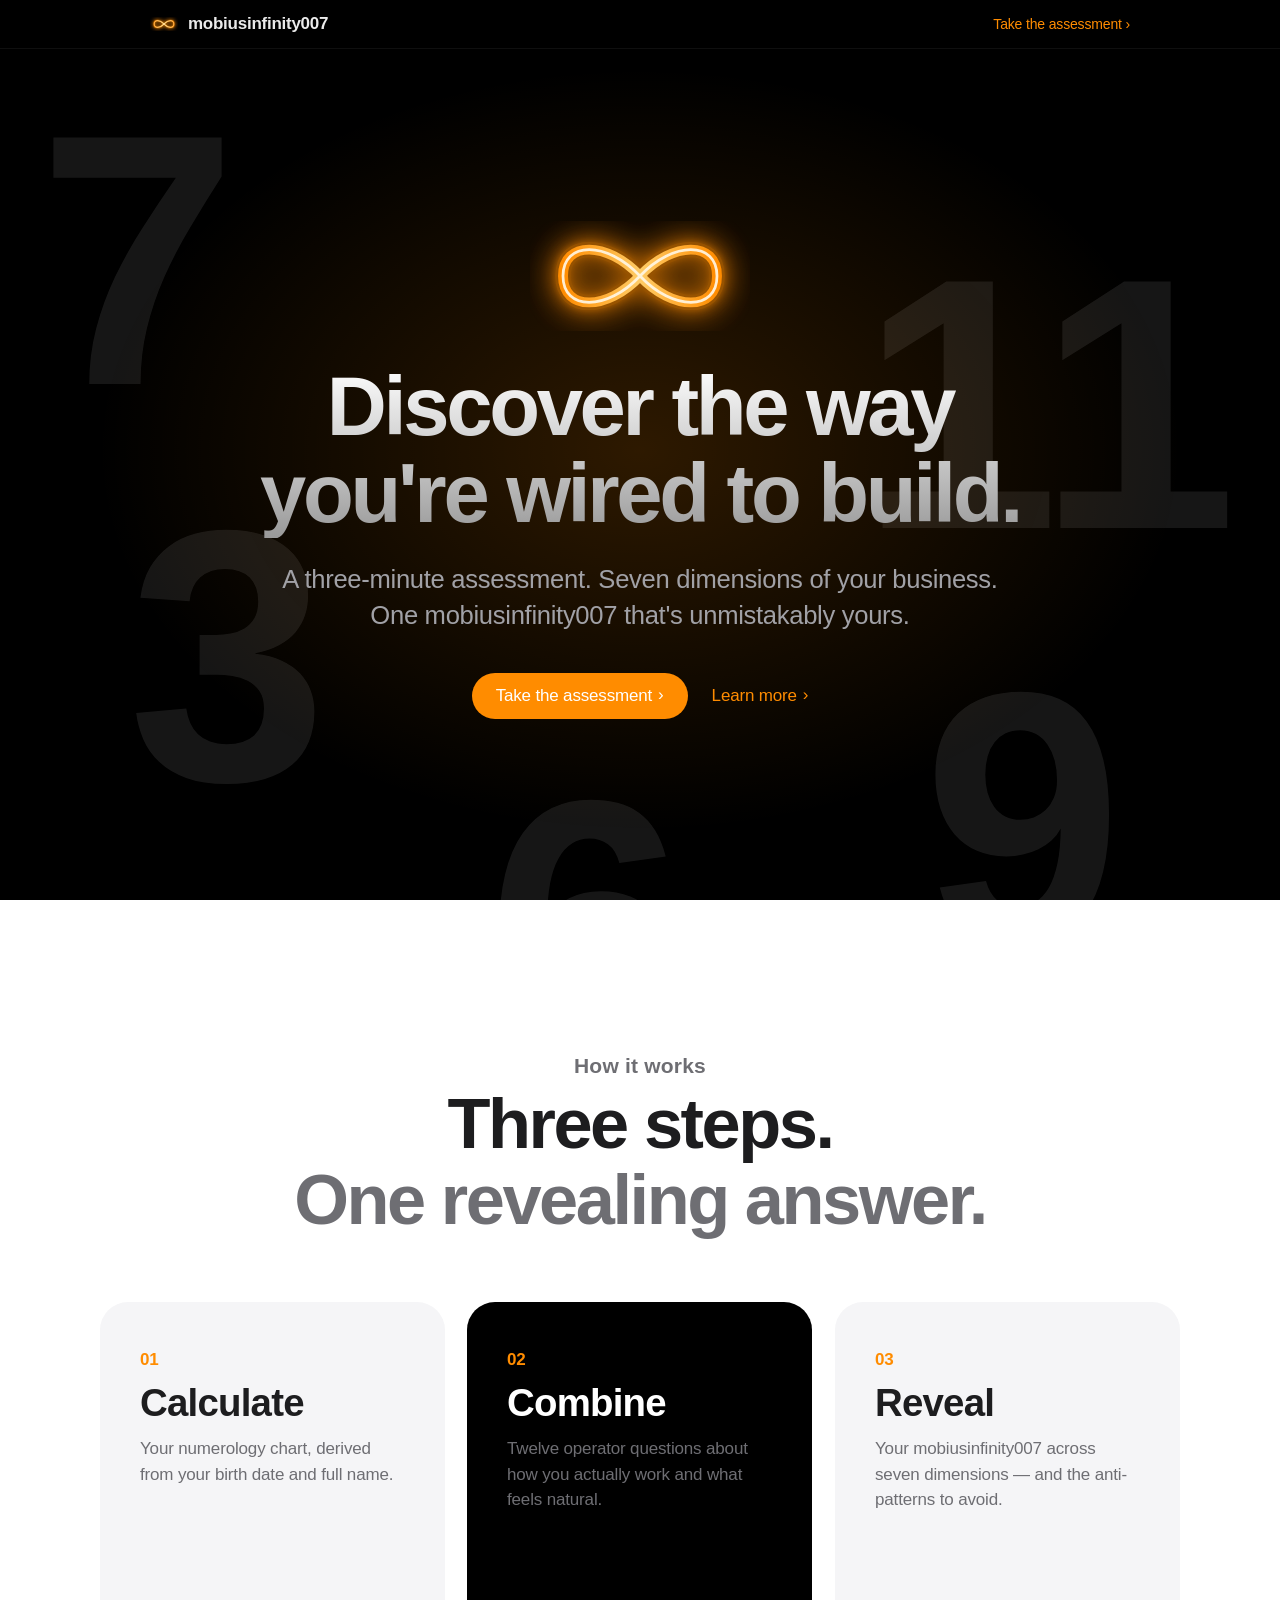
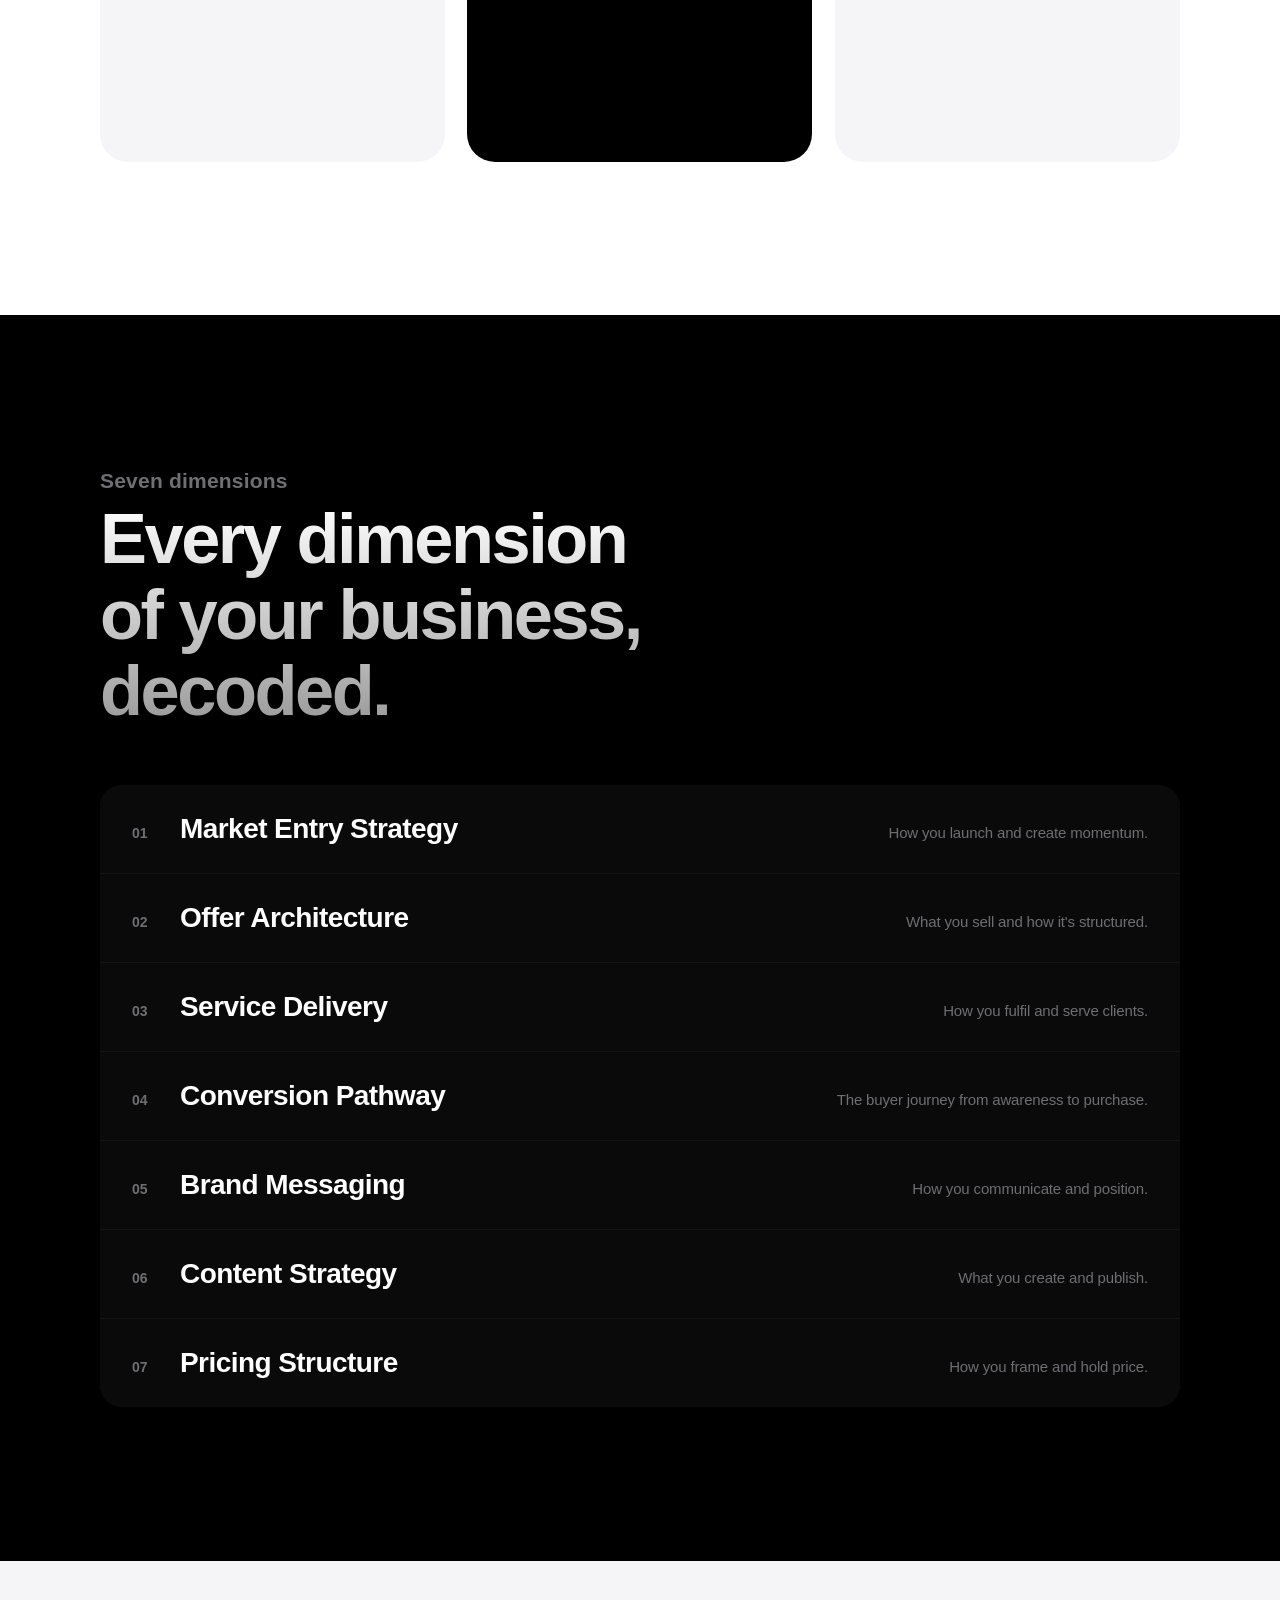
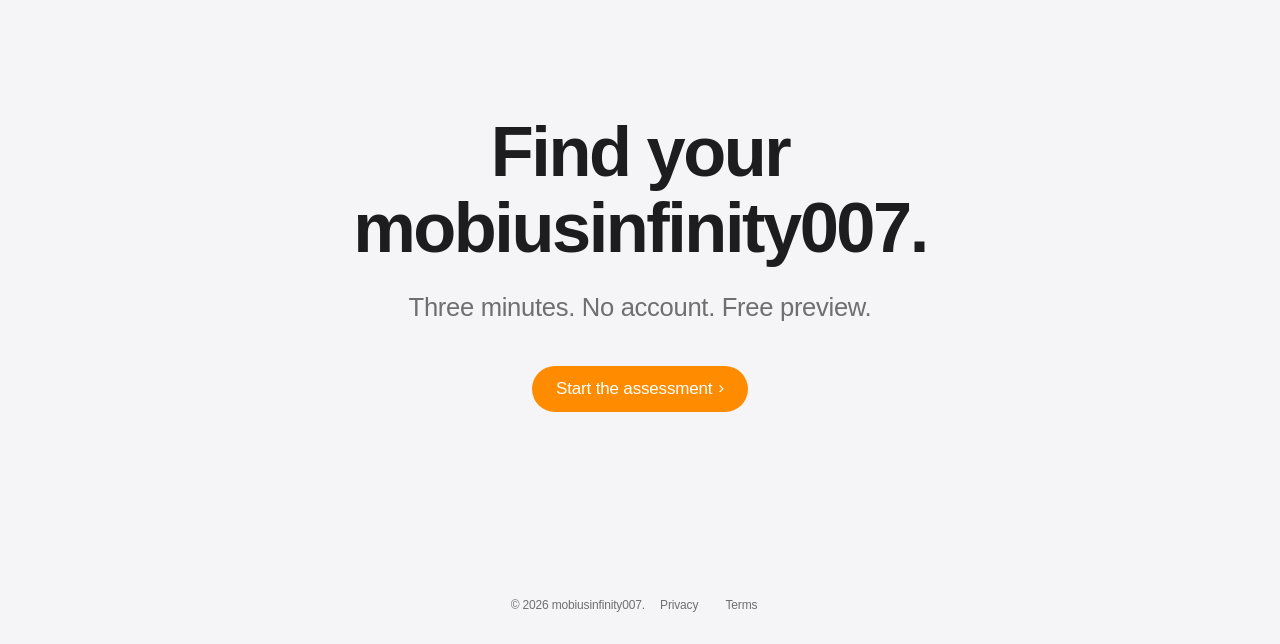
==== index.html @ 5d3627bf "Add rate limiting, welcome email, returning-user skip, toast, Plausible analytics - api/subscribe.js" ====
<!DOCTYPE html>
<html lang="en">
<head>
  <meta charset="UTF-8" />
  <meta name="viewport" content="width=device-width, initial-scale=1.0" />
  <meta name="format-detection" content="telephone=no" />
  <title>mobiusinfinity007 — Discover the way you're wired to build.</title>
  <meta name="description" content="A 3-minute assessment that reveals how you're wired to build, sell, and scale across seven dimensions of your business." />
  <meta name="theme-color" content="#000000" />
  <meta name="robots" content="index, follow" />
  <meta name="author" content="mobiusinfinity007" />

  <!-- Canonical (replace YOURDOMAIN.com with your real domain after launch) -->
  <link rel="canonical" href="https://the7blueprint.com/" />

  <!-- Open Graph (Facebook / LinkedIn / iMessage / Slack) -->
  <meta property="og:title" content="mobiusinfinity007 — Discover the way you're wired to build." />
  <meta property="og:description" content="A 3-minute assessment. Seven dimensions of your business. One mobiusinfinity007 that's unmistakably yours." />
  <meta property="og:type" content="website" />
  <meta property="og:url" content="https://the7blueprint.com/" />
  <meta property="og:image" content="https://the7blueprint.com/og-image.png" />
  <meta property="og:image:width" content="1200" />
  <meta property="og:image:height" content="630" />
  <meta property="og:site_name" content="mobiusinfinity007" />

  <!-- Twitter card -->
  <meta name="twitter:card" content="summary_large_image" />
  <meta name="twitter:title" content="mobiusinfinity007 — Discover the way you're wired to build." />
  <meta name="twitter:description" content="A 3-minute assessment. Seven dimensions. One mobiusinfinity007." />
  <meta name="twitter:image" content="https://the7blueprint.com/og-image.png" />

  <!-- Structured data — helps Google understand the page -->
  <script type="application/ld+json">
  {
    "@context": "https://schema.org",
    "@type": "WebApplication",
    "name": "mobiusinfinity007",
    "url": "https://the7blueprint.com/",
    "description": "A 3-minute business blueprint assessment combining numerology and operator self-knowledge.",
    "applicationCategory": "BusinessApplication",
    "operatingSystem": "Any",
    "offers": {
      "@type": "Offer",
      "price": "0",
      "priceCurrency": "USD",
      "description": "Free assessment with paid Implementation Pack upgrade."
    }
  }
  </script>

  <!-- Favicon — inline SVG, sharp at any size -->
  <link rel="icon" type="image/svg+xml" href="data:image/svg+xml;utf8,<svg xmlns='http://www.w3.org/2000/svg' viewBox='0 0 200 100'><defs><filter id='g' x='-50%25' y='-50%25' width='200%25' height='200%25'><feGaussianBlur stdDeviation='4'/></filter></defs><path d='M 100 50 C 130 25 165 25 165 50 C 165 75 130 75 100 50 C 70 25 35 25 35 50 C 35 75 70 75 100 50 Z' stroke='%23ff9500' stroke-width='10' fill='none' stroke-linecap='round' filter='url(%23g)'/><path d='M 100 50 C 130 25 165 25 165 50 C 165 75 130 75 100 50 C 70 25 35 25 35 50 C 35 75 70 75 100 50 Z' stroke='%23ffcc66' stroke-width='4' fill='none' stroke-linecap='round'/></svg>" />
  <link rel="apple-touch-icon" href="data:image/svg+xml;utf8,<svg xmlns='http://www.w3.org/2000/svg' viewBox='0 0 200 100'><path d='M 100 50 C 130 25 165 25 165 50 C 165 75 130 75 100 50 C 70 25 35 25 35 50 C 35 75 70 75 100 50 Z' stroke='%23ff9500' stroke-width='10' fill='none' stroke-linecap='round'/></svg>" />

  <style>
    /* ============================================================
       APPLE-STYLE DESIGN SYSTEM
       SF Pro stack + generous whitespace + dramatic typography
       ============================================================ */

    :root {
      --black: #000000;
      --near-black: #0a0a0a;
      --dark: #1d1d1f;
      --grey-1: #6e6e73;
      --grey-2: #a1a1a6;
      --grey-3: #d2d2d7;
      --grey-bg: #f5f5f7;
      --white: #ffffff;
      --accent: #ff8c00;        /* mobiusinfinity007 — glowing orange */
      --accent-hover: #ffa733;
      --accent-glow: #ffcc66;
      --gradient-glow: radial-gradient(ellipse at center, rgba(255, 140, 0, 0.18), transparent 60%);
    }

    * {
      margin: 0;
      padding: 0;
      box-sizing: border-box;
    }

    html {
      scroll-behavior: smooth;
      -webkit-font-smoothing: antialiased;
      -moz-osx-font-smoothing: grayscale;
      background: var(--black);
    }

    body {
      font-family: -apple-system, BlinkMacSystemFont, "SF Pro Display", "SF Pro Text", "Helvetica Neue", Helvetica, Arial, sans-serif;
      font-weight: 400;
      letter-spacing: -0.01em;
      color: var(--dark);
      background: var(--white);
      overflow-x: hidden;
    }

    /* ---------- Typography ---------- */
    .display {
      font-weight: 700;
      letter-spacing: -0.035em;
      line-height: 1.08;
      font-size: clamp(36px, 5.5vw, 72px);
    }
    .display-xl {
      font-weight: 700;
      letter-spacing: -0.04em;
      line-height: 1.05;
      font-size: clamp(40px, 6.5vw, 88px);
    }
    .display-eyebrow {
      font-weight: 600;
      letter-spacing: 0.01em;
      font-size: 21px;
      color: var(--grey-1);
      margin-bottom: 8px;
    }
    .headline {
      font-weight: 600;
      letter-spacing: -0.025em;
      line-height: 1.08;
      font-size: clamp(32px, 5vw, 64px);
    }
    .subheadline {
      font-weight: 400;
      letter-spacing: -0.012em;
      line-height: 1.4;
      font-size: clamp(19px, 2vw, 28px);
      color: var(--grey-1);
    }
    .body { font-size: 17px; line-height: 1.5; color: var(--grey-1); }
    .gradient-text {
      background: linear-gradient(180deg, #fff 0%, #999 100%);
      -webkit-background-clip: text;
      background-clip: text;
      -webkit-text-fill-color: transparent;
    }

    /* ---------- Sticky Nav ---------- */
    .nav {
      position: fixed;
      top: 0;
      left: 0;
      right: 0;
      z-index: 100;
      background: rgba(0, 0, 0, 0.72);
      backdrop-filter: saturate(180%) blur(20px);
      -webkit-backdrop-filter: saturate(180%) blur(20px);
      border-bottom: 1px solid rgba(255,255,255,0.06);
      transition: background 0.3s, color 0.3s;
    }
    .nav.light {
      background: rgba(245, 245, 247, 0.72);
      border-bottom-color: rgba(0,0,0,0.08);
    }
    .nav-inner {
      max-width: 1024px;
      margin: 0 auto;
      padding: 0 22px;
      height: 48px;
      display: flex;
      align-items: center;
      justify-content: space-between;
    }
    .nav-brand {
      font-size: 20px;
      font-weight: 600;
      letter-spacing: -0.02em;
      color: rgba(255,255,255,0.92);
      text-decoration: none;
    }
    .nav.light .nav-brand { color: var(--dark); }
    .nav-cta {
      font-size: 14px;
      font-weight: 500;
      color: var(--accent);
      text-decoration: none;
    }
    .nav-cta:hover { text-decoration: underline; }

    /* ---------- Buttons (Apple pills) ---------- */
    .btn {
      display: inline-flex;
      align-items: center;
      gap: 6px;
      padding: 13px 24px;
      border-radius: 980px;
      font-size: 17px;
      font-weight: 400;
      letter-spacing: -0.01em;
      transition: all 0.2s ease;
      cursor: pointer;
      border: none;
      text-decoration: none;
    }
    .btn-primary {
      background: var(--accent);
      color: var(--white);
    }
    .btn-primary:hover { background: var(--accent-hover); }
    .btn-primary:disabled { opacity: 0.4; cursor: not-allowed; }
    .btn-secondary {
      background: transparent;
      color: var(--accent);
      padding: 13px 0;
    }
    .btn-secondary:hover { color: var(--accent-hover); }
    .btn-arrow::after {
      content: '›';
      display: inline-block;
      transform: translateY(-1px);
      transition: transform 0.2s;
    }
    .btn-arrow:hover::after { transform: translate(2px, -1px); }
    .btn-on-dark { background: var(--white); color: var(--black); }
    .btn-on-dark:hover { background: var(--grey-3); }

    /* ---------- Sections ---------- */
    .section {
      width: 100%;
      position: relative;
      overflow: hidden;
    }
    .section-dark { background: var(--black); color: var(--white); }
    .section-light { background: var(--white); color: var(--dark); }
    .section-grey { background: var(--grey-bg); color: var(--dark); }
    .section-pad {
      padding: clamp(80px, 12vw, 160px) 22px;
    }
    .container {
      max-width: 1080px;
      margin: 0 auto;
    }
    .container-narrow {
      max-width: 720px;
      margin: 0 auto;
    }

    /* ---------- Hero ---------- */
    .hero {
      min-height: 100vh;
      display: flex;
      align-items: center;
      justify-content: center;
      position: relative;
      text-align: center;
      padding: 120px 22px 80px;
      background: var(--black);
      color: var(--white);
    }
    .hero-glow {
      position: absolute;
      inset: 0;
      background: var(--gradient-glow);
      pointer-events: none;
      z-index: 1;
    }
    .hero-content {
      position: relative;
      z-index: 2;
      max-width: 980px;
    }
    .hero h1 {
      margin-bottom: 24px;
    }
    .hero .subheadline {
      max-width: 720px;
      margin: 0 auto 40px;
      color: var(--grey-2);
    }
    .hero-ctas {
      display: flex;
      gap: 24px;
      justify-content: center;
      flex-wrap: wrap;
    }
    .hero-bg-numbers {
      position: absolute;
      inset: 0;
      pointer-events: none;
      overflow: hidden;
      opacity: 0.09;
    }
    .hero-bg-numbers span {
      position: absolute;
      font-size: clamp(160px, 28vw, 360px);
      font-weight: 800;
      letter-spacing: -0.06em;
      color: var(--white);
      will-change: transform;
      transition: transform 0.05s linear;
    }
    /* Hero text fades and floats up as you scroll down past the hero */
    .hero-content {
      will-change: transform, opacity;
    }

    /* ---------- Scroll-revealed sections ---------- */
    .reveal {
      opacity: 0;
      transform: translateY(48px);
      transition: opacity 1.1s cubic-bezier(0.22, 1, 0.36, 1), transform 1.1s cubic-bezier(0.22, 1, 0.36, 1);
      will-change: transform, opacity;
    }
    .reveal.in-view {
      opacity: 1;
      transform: translateY(0);
    }
    .reveal-delay-1 { transition-delay: 0.12s; }
    .reveal-delay-2 { transition-delay: 0.24s; }
    .reveal-delay-3 { transition-delay: 0.36s; }

    /* ---------- Feature grid ---------- */
    .feature-row {
      display: grid;
      grid-template-columns: repeat(3, 1fr);
      gap: 22px;
      margin-top: 64px;
    }
    @media (max-width: 768px) {
      .feature-row { grid-template-columns: 1fr; }
    }
    .feature-card {
      background: var(--grey-bg);
      border-radius: 28px;
      padding: 48px 40px;
      min-height: 460px;
      display: flex;
      flex-direction: column;
      justify-content: space-between;
      position: relative;
      overflow: hidden;
    }
    .feature-card.dark { background: var(--black); color: var(--white); }
    .feature-card .num {
      font-size: 17px;
      font-weight: 600;
      color: var(--accent);
      margin-bottom: 12px;
      letter-spacing: -0.01em;
    }
    .feature-card h3 {
      font-size: clamp(28px, 3vw, 40px);
      font-weight: 600;
      letter-spacing: -0.02em;
      line-height: 1.1;
      margin-bottom: 12px;
    }
    .feature-card p {
      font-size: 17px;
      line-height: 1.5;
      color: var(--grey-1);
    }

    /* ---------- Categories preview list ---------- */
    .cat-list {
      display: flex;
      flex-direction: column;
      gap: 1px;
      background: var(--grey-3);
      border-radius: 22px;
      overflow: hidden;
      margin-top: 56px;
    }
    .cat-list-item {
      background: var(--white);
      padding: 28px 32px;
      display: flex;
      align-items: baseline;
      justify-content: space-between;
      gap: 24px;
      transition: background 0.2s, padding-left 0.3s;
    }
    .cat-list-item:hover {
      background: var(--grey-bg);
      padding-left: 40px;
    }
    .cat-list-num {
      font-size: 14px;
      font-weight: 600;
      color: var(--grey-1);
      width: 24px;
      flex-shrink: 0;
    }
    .cat-list-title {
      flex: 1;
      font-size: clamp(20px, 2.4vw, 28px);
      font-weight: 600;
      letter-spacing: -0.02em;
    }
    .cat-list-tag {
      font-size: 15px;
      color: var(--grey-1);
      flex: 1;
      text-align: right;
      font-weight: 400;
    }
    @media (max-width: 700px) {
      .cat-list-item { flex-direction: column; gap: 4px; align-items: flex-start; padding: 20px 24px; }
      .cat-list-tag { text-align: left; }
    }

    /* ---------- Forms (DOB, name, quiz) ---------- */
    .screen { display: none; }
    .screen.active { display: block; }

    .form-section {
      min-height: 100vh;
      display: flex;
      align-items: center;
      justify-content: center;
      padding: 120px 22px 80px;
      background: var(--white);
    }
    .form-card {
      width: 100%;
      max-width: 580px;
    }
    .form-progress {
      height: 3px;
      background: var(--grey-3);
      border-radius: 99px;
      margin-bottom: 56px;
      overflow: hidden;
    }
    .form-progress-fill {
      height: 100%;
      background: var(--accent);
      transition: width 0.6s cubic-bezier(0.22, 1, 0.36, 1);
    }
    .form-step-label {
      font-size: 14px;
      color: var(--grey-1);
      font-weight: 500;
      margin-bottom: 16px;
      text-transform: uppercase;
      letter-spacing: 0.04em;
    }
    .form-input {
      width: 100%;
      padding: 18px 20px;
      border: 1px solid var(--grey-3);
      border-radius: 14px;
      font-size: 19px;
      font-family: inherit;
      letter-spacing: -0.01em;
      background: var(--white);
      transition: border 0.2s, box-shadow 0.2s;
      -webkit-appearance: none;
    }
    .form-input:focus {
      outline: none;
      border-color: var(--accent);
      box-shadow: 0 0 0 4px rgba(0,113,227,0.12);
    }
    .form-grid-3 { display: grid; grid-template-columns: 1fr 1fr 1.5fr; gap: 12px; }
    .form-label-tiny {
      font-size: 11px;
      text-transform: uppercase;
      letter-spacing: 0.06em;
      color: var(--grey-1);
      margin-bottom: 8px;
      display: block;
      font-weight: 600;
    }
    .form-error {
      color: #ff3b30;
      font-size: 14px;
      margin-top: 12px;
    }
    .form-actions {
      display: flex;
      align-items: center;
      justify-content: space-between;
      margin-top: 40px;
    }
    .form-back {
      background: none;
      border: none;
      color: var(--grey-1);
      font-size: 16px;
      cursor: pointer;
      font-family: inherit;
      padding: 8px 0;
    }
    .form-back:hover { color: var(--dark); }

    /* ---------- Quiz cards ---------- */
    .quiz-card {
      background: var(--white);
      border: 1px solid var(--grey-3);
      border-radius: 18px;
      padding: 28px;
      margin-bottom: 14px;
      transition: border-color 0.2s, transform 0.3s;
    }
    .quiz-card.answered {
      border-color: var(--accent);
    }
    .quiz-num {
      font-size: 13px;
      color: var(--grey-1);
      font-weight: 500;
      margin-bottom: 6px;
      letter-spacing: 0.02em;
    }
    .quiz-text {
      font-size: 21px;
      font-weight: 500;
      letter-spacing: -0.012em;
      line-height: 1.3;
      margin-bottom: 22px;
      color: var(--dark);
    }
    .quiz-scale {
      display: grid;
      grid-template-columns: repeat(5, 1fr);
      gap: 10px;
      max-width: 460px;
    }
    .scale-btn {
      aspect-ratio: 1;
      min-width: 44px;
      min-height: 44px;
      border-radius: 50%;
      border: 1.5px solid var(--grey-3);
      background: var(--white);
      font-size: 17px;
      font-weight: 500;
      font-family: inherit;
      cursor: pointer;
      transition: all 0.18s ease;
      color: var(--dark);
    }
    .scale-btn:hover { border-color: var(--dark); }
    .scale-btn.selected {
      background: var(--accent);
      border-color: var(--accent);
      color: var(--white);
      transform: scale(1.08);
    }
    .scale-labels {
      display: flex;
      justify-content: space-between;
      max-width: 460px;
      margin-top: 10px;
      font-size: 12px;
      color: var(--grey-1);
    }
    .quiz-sticky-actions {
      position: sticky;
      bottom: 16px;
      background: rgba(255,255,255,0.85);
      backdrop-filter: blur(20px);
      -webkit-backdrop-filter: blur(20px);
      padding: 14px;
      border-radius: 18px;
      margin-top: 24px;
      display: flex;
      align-items: center;
      justify-content: space-between;
      box-shadow: 0 4px 24px rgba(0,0,0,0.06);
    }

    /* ---------- Loading ---------- */
    .loader-section {
      min-height: 100vh;
      display: flex;
      flex-direction: column;
      align-items: center;
      justify-content: center;
      background: var(--black);
      color: var(--white);
      text-align: center;
      padding: 22px;
    }
    .pulse {
      width: 56px;
      height: 56px;
      border-radius: 50%;
      border: 2px solid rgba(255,255,255,0.14);
      border-top-color: var(--white);
      animation: spin 1s linear infinite;
      margin-bottom: 28px;
    }
    @keyframes spin { to { transform: rotate(360deg); } }

    /* ---------- Results — parallax sections ---------- */
    .result-hero {
      min-height: 90vh;
      display: flex;
      align-items: center;
      justify-content: center;
      background: var(--black);
      color: var(--white);
      text-align: center;
      padding: 140px 22px 100px;
      position: relative;
      overflow: hidden;
    }
    .friction-pill {
      display: inline-flex;
      align-items: center;
      gap: 12px;
      padding: 12px 22px;
      background: rgba(255,255,255,0.06);
      border: 1px solid rgba(255,255,255,0.14);
      border-radius: 99px;
      font-size: 14px;
      color: var(--grey-2);
      margin-top: 28px;
    }
    .friction-pill .dot {
      width: 8px;
      height: 8px;
      border-radius: 50%;
      background: #34c759;
    }
    .friction-pill .dot.medium { background: #ffcc00; }
    .friction-pill .dot.high { background: #ff3b30; }

    .category-section {
      min-height: 100vh;
      display: flex;
      align-items: center;
      padding: 120px 22px;
      position: relative;
      overflow: hidden;
    }
    .category-section.dark { background: var(--black); color: var(--white); }
    .category-section.light { background: var(--white); color: var(--dark); }
    .category-section.grey { background: var(--grey-bg); color: var(--dark); }

    .category-content {
      max-width: 980px;
      margin: 0 auto;
      width: 100%;
      position: relative;
      z-index: 2;
    }
    .category-eyebrow {
      font-size: 17px;
      font-weight: 600;
      color: var(--accent);
      margin-bottom: 16px;
      letter-spacing: -0.01em;
    }
    .category-title {
      font-size: clamp(36px, 5.5vw, 72px);
      font-weight: 700;
      letter-spacing: -0.035em;
      line-height: 1.08;
      margin-bottom: 24px;
    }
    .category-tagline {
      font-size: clamp(20px, 2.2vw, 28px);
      color: var(--grey-1);
      margin-bottom: 40px;
      max-width: 640px;
    }
    .category-section.dark .category-tagline { color: var(--grey-2); }

    .category-bg-num {
      position: absolute;
      right: -5%;
      top: 50%;
      transform: translateY(-50%);
      font-size: clamp(280px, 60vw, 720px);
      font-weight: 800;
      letter-spacing: -0.06em;
      color: rgba(0, 0, 0, 0.04);
      pointer-events: none;
      line-height: 0.8;
      will-change: transform;
      z-index: 1;
    }
    .category-section.dark .category-bg-num { color: rgba(255,255,255,0.04); }

    .category-grid {
      display: grid;
      grid-template-columns: 1fr 1fr;
      gap: 24px;
      margin-top: 32px;
    }
    @media (max-width: 768px) {
      .category-grid { grid-template-columns: 1fr; }
    }
    .category-block {
      padding: 32px;
      border-radius: 22px;
      background: rgba(0,0,0,0.04);
    }
    .category-section.dark .category-block { background: rgba(255,255,255,0.05); }
    .category-block .label {
      font-size: 13px;
      font-weight: 600;
      text-transform: uppercase;
      letter-spacing: 0.04em;
      color: var(--accent);
      margin-bottom: 12px;
    }
    .category-block.avoid .label { color: var(--grey-1); }
    .category-block p {
      font-size: 19px;
      line-height: 1.45;
      letter-spacing: -0.012em;
    }

    .alignment-row {
      display: flex;
      align-items: center;
      gap: 20px;
      margin-bottom: 32px;
    }
    .alignment-bar {
      flex: 1;
      height: 4px;
      background: rgba(0,0,0,0.08);
      border-radius: 99px;
      overflow: hidden;
    }
    .category-section.dark .alignment-bar { background: rgba(255,255,255,0.1); }
    .alignment-fill {
      height: 100%;
      background: var(--accent);
      width: 0;
      transition: width 1.4s cubic-bezier(0.22, 1, 0.36, 1) 0.3s;
    }
    .alignment-pct {
      font-size: 17px;
      font-weight: 600;
      color: var(--accent);
      letter-spacing: -0.01em;
    }

    /* ---------- Email gate ---------- */
    .gate-overlay {
      position: fixed;
      inset: 0;
      background: rgba(0,0,0,0.6);
      backdrop-filter: blur(20px);
      -webkit-backdrop-filter: blur(20px);
      z-index: 200;
      display: none;
      align-items: center;
      justify-content: center;
      padding: 22px;
    }
    .gate-overlay.active { display: flex; }
    .gate-card {
      background: var(--white);
      border-radius: 28px;
      padding: 56px 40px;
      max-width: 480px;
      width: 100%;
      text-align: center;
      box-shadow: 0 32px 80px rgba(0,0,0,0.4);
    }
    .gate-card h3 {
      font-size: 36px;
      font-weight: 700;
      letter-spacing: -0.03em;
      margin-bottom: 12px;
    }
    .gate-card p {
      font-size: 17px;
      color: var(--grey-1);
      margin-bottom: 28px;
      line-height: 1.5;
    }
    .gate-card .form-input { margin-bottom: 12px; }
    .gate-card .btn-primary {
      width: 100%;
      justify-content: center;
      padding: 16px 24px;
      font-size: 17px;
    }
    .gate-card .fineprint {
      font-size: 12px;
      color: var(--grey-2);
      margin-top: 16px;
    }

    /* ---------- Final upsell section ---------- */
    .upsell-section {
      background: var(--black);
      color: var(--white);
      padding: clamp(100px, 14vw, 180px) 22px;
      text-align: center;
    }
    .upsell-eyebrow {
      font-size: 17px;
      color: var(--accent);
      font-weight: 600;
      margin-bottom: 12px;
    }
    .upsell-headline {
      font-size: clamp(40px, 6vw, 72px);
      font-weight: 700;
      letter-spacing: -0.035em;
      line-height: 1.05;
      margin-bottom: 24px;
    }
    .upsell-price {
      font-size: clamp(28px, 4vw, 40px);
      font-weight: 600;
      letter-spacing: -0.02em;
      color: var(--white);
      margin-bottom: 32px;
    }
    .upsell-price .strike { color: var(--grey-1); text-decoration: line-through; font-weight: 400; margin-right: 12px; }
    .upsell-list {
      list-style: none;
      max-width: 520px;
      margin: 0 auto 40px;
      text-align: left;
    }
    .upsell-list li {
      padding: 16px 0;
      border-bottom: 1px solid rgba(255,255,255,0.1);
      font-size: 17px;
      color: var(--grey-2);
      display: flex;
      gap: 14px;
      align-items: baseline;
    }
    .upsell-list li:last-child { border-bottom: none; }
    .upsell-list .check { color: var(--accent); font-weight: 700; }

    /* ---------- Footer ---------- */
    .footer {
      background: var(--grey-bg);
      padding: 32px 22px;
      text-align: center;
      font-size: 12px;
      color: var(--grey-1);
    }
    .footer a { color: var(--grey-1); text-decoration: none; margin: 0 12px; }
    .footer a:hover { color: var(--dark); }

    /* ---------- mobiusinfinity007 logo ---------- */
    .logo {
      display: inline-block;
      vertical-align: middle;
      width: 28px;
      height: 14px;
    }
    .logo-large {
      display: block;
      width: clamp(120px, 18vw, 220px);
      height: clamp(60px, 9vw, 110px);
      margin: 0 auto 32px;
      animation: logoGlow 3.2s ease-in-out infinite;
    }
    .logo-medium {
      display: block;
      width: 92px;
      height: 46px;
      margin: 0 auto 24px;
    }
    @keyframes logoGlow {
      0%, 100% { filter: drop-shadow(0 0 14px rgba(255, 140, 0, 0.55)) drop-shadow(0 0 28px rgba(255, 140, 0, 0.3)); }
      50%      { filter: drop-shadow(0 0 22px rgba(255, 165, 0, 0.7))  drop-shadow(0 0 44px rgba(255, 140, 0, 0.45)); }
    }
    .logo svg, .logo-large svg, .logo-medium svg { width: 100%; height: 100%; display: block; }

    .nav-brand {
      display: flex;
      align-items: center;
      gap: 10px;
    }
    .nav-brand-text {
      font-size: 17px;
      font-weight: 600;
      letter-spacing: -0.015em;
    }

    /* ---------- Hidden helper ---------- */
    .hidden { display: none !important; }

    /* ---------- Toast ---------- */
    #toast {
      position: fixed;
      bottom: 32px;
      left: 50%;
      transform: translateX(-50%) translateY(16px);
      background: var(--dark);
      color: var(--white);
      padding: 14px 24px;
      border-radius: 12px;
      font-size: 15px;
      opacity: 0;
      transition: opacity 0.3s, transform 0.3s;
      pointer-events: none;
      z-index: 300;
      white-space: nowrap;
      max-width: calc(100vw - 44px);
      text-align: center;
    }
    #toast.visible {
      opacity: 1;
      transform: translateX(-50%) translateY(0);
    }

    /* ---------- Accessibility ---------- */
    .skip-link {
      position: absolute; top: -44px; left: 16px; z-index: 9999;
      padding: 8px 16px; background: var(--accent); color: var(--white);
      border-radius: 8px; font-size: 14px; font-weight: 600;
      text-decoration: none; transition: top 0.2s;
    }
    .skip-link:focus { top: 8px; }
    .sr-only {
      position: absolute; width: 1px; height: 1px; padding: 0;
      margin: -1px; overflow: hidden; clip: rect(0,0,0,0);
      white-space: nowrap; border: 0;
    }
  </style>
</head>
<body>
<a href="#main-content" class="skip-link">Skip to main content</a>

  <!-- ===== Reusable logo: glowing orange infinity ===== -->
  <svg width="0" height="0" style="position:absolute" aria-hidden="true">
    <defs>
      <filter id="infinityGlow" x="-60%" y="-60%" width="220%" height="220%">
        <feGaussianBlur stdDeviation="2.5" result="b1" />
        <feGaussianBlur stdDeviation="6"   result="b2" in="SourceGraphic" />
        <feGaussianBlur stdDeviation="14"  result="b3" in="SourceGraphic" />
        <feMerge>
          <feMergeNode in="b3" />
          <feMergeNode in="b3" />
          <feMergeNode in="b2" />
          <feMergeNode in="b1" />
          <feMergeNode in="SourceGraphic" />
        </feMerge>
      </filter>
      <linearGradient id="infinityGrad" x1="0%" y1="50%" x2="100%" y2="50%">
        <stop offset="0%"   stop-color="#ff8c00" />
        <stop offset="50%"  stop-color="#ffcc66" />
        <stop offset="100%" stop-color="#ff8c00" />
      </linearGradient>
      <symbol id="logoInfinity" viewBox="0 0 200 100">
        <!-- outer warm glow -->
        <path d="M 100 50 C 130 18 170 18 170 50 C 170 82 130 82 100 50 C 70 18 30 18 30 50 C 30 82 70 82 100 50 Z"
              stroke="#ff8c00" stroke-width="14" fill="none" stroke-linecap="round" opacity="0.55" filter="url(#infinityGlow)" />
        <!-- main body -->
        <path d="M 100 50 C 130 18 170 18 170 50 C 170 82 130 82 100 50 C 70 18 30 18 30 50 C 30 82 70 82 100 50 Z"
              stroke="url(#infinityGrad)" stroke-width="9" fill="none" stroke-linecap="round" />
        <!-- bright inner core -->
        <path d="M 100 50 C 130 18 170 18 170 50 C 170 82 130 82 100 50 C 70 18 30 18 30 50 C 30 82 70 82 100 50 Z"
              stroke="#fff8e7" stroke-width="2.5" fill="none" stroke-linecap="round" opacity="0.9" />
      </symbol>
    </defs>
  </svg>

  <!-- ======================== STICKY NAV ======================== -->
  <nav class="nav" id="nav">
    <div class="nav-inner">
      <a href="#" class="nav-brand" onclick="goToScreen('landing'); return false;">
        <span class="logo"><svg aria-hidden="true"><use href="#logoInfinity"/></svg></span>
        <span class="nav-brand-text">mobiusinfinity007</span>
      </a>
      <a href="#" class="nav-cta" onclick="goToScreen('dob'); return false;">Take the assessment ›</a>
    </div>
  </nav>

  <!-- ======================================================================
       SCREEN: LANDING (Apple-style scroll experience)
       ====================================================================== -->
  <div id="screen-landing" class="screen active">
    <main id="main-content">

    <!-- HERO -->
    <section class="hero">
      <div class="hero-bg-numbers" id="heroBg" aria-hidden="true">
        <span style="top: 6%; left: 3%;" data-speed="0.35">7</span>
        <span style="top: 22%; right: 5%;" data-speed="0.22">11</span>
        <span style="top: 50%; left: 10%;" data-speed="0.45">3</span>
        <span style="top: 68%; right: 14%;" data-speed="0.30">9</span>
        <span style="top: 80%; left: 38%;" data-speed="0.55">6</span>
      </div>
      <div class="hero-glow"></div>
      <div class="hero-content">
        <span class="logo-large"><svg aria-hidden="true"><use href="#logoInfinity"/></svg></span>
        <h1 class="display-xl gradient-text">
          Discover the way<br/>you're wired to build.
        </h1>
        <p class="subheadline">
          A three-minute assessment. Seven dimensions of your business. One mobiusinfinity007 that's unmistakably yours.
        </p>
        <div class="hero-ctas">
          <button class="btn btn-primary btn-arrow" onclick="goToScreen('dob')">Take the assessment</button>
          <a href="#how" class="btn btn-secondary btn-arrow">Learn more</a>
        </div>
      </div>
    </section>

    <!-- HOW IT WORKS — three feature cards -->
    <section class="section section-light section-pad" id="how">
      <div class="container">
        <div class="reveal" style="text-align: center; max-width: 800px; margin: 0 auto;">
          <p class="display-eyebrow">How it works</p>
          <h2 class="display">Three steps.<br/><span style="color: var(--grey-1);">One revealing answer.</span></h2>
        </div>

        <div class="feature-row">
          <div class="feature-card reveal">
            <div>
              <div class="num">01</div>
              <h3>Calculate</h3>
              <p>Your numerology chart, derived from your birth date and full name.</p>
            </div>
          </div>
          <div class="feature-card dark reveal reveal-delay-1">
            <div>
              <div class="num">02</div>
              <h3>Combine</h3>
              <p>Twelve operator questions about how you actually work and what feels natural.</p>
            </div>
          </div>
          <div class="feature-card reveal reveal-delay-2">
            <div>
              <div class="num">03</div>
              <h3>Reveal</h3>
              <p>Your mobiusinfinity007 across seven dimensions — and the anti-patterns to avoid.</p>
            </div>
          </div>
        </div>
      </div>
    </section>

    <!-- WHAT YOU'LL DISCOVER — categories list, dark -->
    <section class="section section-dark section-pad">
      <div class="container">
        <div class="reveal" style="max-width: 720px;">
          <p class="display-eyebrow">Seven dimensions</p>
          <h2 class="display gradient-text">Every dimension<br/>of your business,<br/>decoded.</h2>
        </div>

        <div class="cat-list reveal" style="background: rgba(255,255,255,0.08);">
          <div class="cat-list-item" style="background: var(--near-black); color: var(--white);">
            <span class="cat-list-num">01</span>
            <span class="cat-list-title">Market Entry Strategy</span>
            <span class="cat-list-tag">How you launch and create momentum.</span>
          </div>
          <div class="cat-list-item" style="background: var(--near-black); color: var(--white);">
            <span class="cat-list-num">02</span>
            <span class="cat-list-title">Offer Architecture</span>
            <span class="cat-list-tag">What you sell and how it's structured.</span>
          </div>
          <div class="cat-list-item" style="background: var(--near-black); color: var(--white);">
            <span class="cat-list-num">03</span>
            <span class="cat-list-title">Service Delivery</span>
            <span class="cat-list-tag">How you fulfil and serve clients.</span>
          </div>
          <div class="cat-list-item" style="background: var(--near-black); color: var(--white);">
            <span class="cat-list-num">04</span>
            <span class="cat-list-title">Conversion Pathway</span>
            <span class="cat-list-tag">The buyer journey from awareness to purchase.</span>
          </div>
          <div class="cat-list-item" style="background: var(--near-black); color: var(--white);">
            <span class="cat-list-num">05</span>
            <span class="cat-list-title">Brand Messaging</span>
            <span class="cat-list-tag">How you communicate and position.</span>
          </div>
          <div class="cat-list-item" style="background: var(--near-black); color: var(--white);">
            <span class="cat-list-num">06</span>
            <span class="cat-list-title">Content Strategy</span>
            <span class="cat-list-tag">What you create and publish.</span>
          </div>
          <div class="cat-list-item" style="background: var(--near-black); color: var(--white);">
            <span class="cat-list-num">07</span>
            <span class="cat-list-title">Pricing Structure</span>
            <span class="cat-list-tag">How you frame and hold price.</span>
          </div>
        </div>
      </div>
    </section>

    <!-- FINAL CTA -->
    <section class="section section-grey section-pad" style="text-align: center;">
      <div class="container-narrow reveal">
        <h2 class="display">Find your mobiusinfinity007.</h2>
        <p class="subheadline" style="margin: 24px auto 40px; max-width: 540px;">
          Three minutes. No account. Free preview.
        </p>
        <button class="btn btn-primary btn-arrow" onclick="goToScreen('dob')">Start the assessment</button>
      </div>
    </section>

    </main>
    <footer class="footer">
      <p>© 2026 mobiusinfinity007. <a href="privacy.html">Privacy</a> <a href="terms.html">Terms</a></p>
    </footer>
  </div>

  <!-- ======================================================================
       SCREEN: DOB
       ====================================================================== -->
  <div id="screen-dob" class="screen" aria-hidden="true">
    <main class="form-section">
      <div class="form-card">
        <div class="form-progress"><div class="form-progress-fill" style="width: 25%"></div></div>
        <p class="form-step-label">Step 1 of 3</p>
        <h1 class="headline" style="margin-bottom: 12px;">When were you born?</h1>
        <p class="body" style="margin-bottom: 40px;">We use this to calculate your mobiusinfinity007. Stored only in your browser.</p>

        <div class="form-grid-3">
          <div>
            <label class="form-label-tiny" for="dob-day">Day</label>
            <input id="dob-day" type="text" inputmode="numeric" pattern="[0-9]*" class="form-input" style="text-align: center;" placeholder="DD" autocomplete="bday-day" />
          </div>
          <div>
            <label class="form-label-tiny" for="dob-month">Month</label>
            <input id="dob-month" type="text" inputmode="numeric" pattern="[0-9]*" class="form-input" style="text-align: center;" placeholder="MM" autocomplete="bday-month" />
          </div>
          <div>
            <label class="form-label-tiny" for="dob-year">Year</label>
            <input id="dob-year" type="text" inputmode="numeric" pattern="[0-9]*" class="form-input" style="text-align: center;" placeholder="YYYY" autocomplete="bday-year" />
          </div>
        </div>

        <p id="dob-error" class="form-error hidden"></p>

        <div class="form-actions">
          <button class="form-back" onclick="goToScreen('landing')">‹ Back</button>
          <button class="btn btn-primary btn-arrow" onclick="submitDOB()">Continue</button>
        </div>
      </div>
    </main>
  </div>

  <!-- ======================================================================
       SCREEN: NAME
       ====================================================================== -->
  <div id="screen-name" class="screen" aria-hidden="true">
    <main class="form-section">
      <div class="form-card">
        <div class="form-progress"><div class="form-progress-fill" style="width: 50%"></div></div>
        <p class="form-step-label">Step 2 of 3</p>
        <h1 class="headline" style="margin-bottom: 12px;">What's your full name?</h1>
        <p class="body" style="margin-bottom: 40px;">Use the name you were given at birth. This shapes your mobiusinfinity007.</p>

        <label for="name-input" class="sr-only">Full name</label>
        <input id="name-input" type="text" class="form-input" placeholder="e.g. Sarah Jane Smith" autocomplete="name" />
        <p id="name-error" class="form-error hidden"></p>

        <div class="form-actions">
          <button class="form-back" onclick="goToScreen('dob')">‹ Back</button>
          <button class="btn btn-primary btn-arrow" onclick="submitName()">Continue</button>
        </div>
      </div>
    </main>
  </div>

  <!-- ======================================================================
       SCREEN: QUIZ
       ====================================================================== -->
  <div id="screen-quiz" class="screen" aria-hidden="true">
    <main class="form-section" style="align-items: flex-start;">
      <div class="form-card" style="max-width: 720px;">
        <div class="form-progress"><div class="form-progress-fill" id="quiz-progress" style="width: 75%"></div></div>
        <p class="form-step-label">Step 3 of 3</p>
        <h1 class="headline" style="margin-bottom: 12px;">How do you actually work?</h1>
        <p class="body" style="margin-bottom: 40px;">Twelve quick statements. <span id="quiz-counter" style="color: var(--accent); font-weight: 600;">0 of 12</span></p>

        <div id="quiz-questions"></div>

        <div class="quiz-sticky-actions">
          <button class="form-back" onclick="goToScreen('name')">‹ Back</button>
          <button id="quiz-submit" class="btn btn-primary btn-arrow" disabled onclick="submitQuiz()">See my mobiusinfinity007</button>
        </div>
      </div>
    </main>
  </div>

  <!-- ======================================================================
       SCREEN: LOADING
       ====================================================================== -->
  <div id="screen-loading" class="screen" aria-hidden="true">
    <main class="loader-section">
      <span class="logo-medium" style="margin-bottom: 32px;"><svg aria-hidden="true"><use href="#logoInfinity"/></svg></span>
      <h1 class="display gradient-text" style="font-size: clamp(36px, 5vw, 56px); margin-bottom: 12px;">Drawing your mobiusinfinity007</h1>
      <p class="subheadline" id="loading-msg" style="color: var(--grey-2);">Reading the numbers</p>
    </main>
  </div>

  <!-- ======================================================================
       SCREEN: RESULTS — parallax, full-bleed sections per category
       ====================================================================== -->
  <div id="screen-results" class="screen" aria-hidden="true">
    <main>

    <!-- Result hero -->
    <section class="result-hero">
      <div class="hero-glow"></div>
      <div class="hero-content">
        <span class="logo-medium"><svg aria-hidden="true"><use href="#logoInfinity"/></svg></span>
        <p class="display-eyebrow" style="color: var(--accent);">Your mobiusinfinity007</p>
        <h1 class="display-xl gradient-text">
          Hi <span id="result-firstname">there</span>.
        </h1>
        <p class="subheadline" style="color: var(--grey-2); margin-top: 24px;">
          Here's how you're wired across seven dimensions.<br/>
          Scroll to reveal each one.
        </p>
        <div class="friction-pill" id="friction-pill">
          <span class="dot" id="friction-dot"></span>
          <span id="friction-text">—</span>
        </div>
      </div>
    </section>

    <!-- Category sections injected here -->
    <div id="results-cards"></div>

    <!-- Upsell -->
    <section class="upsell-section" id="upsell-section">
      <p class="upsell-eyebrow">Premium</p>
      <h2 class="upsell-headline">The Implementation Pack</h2>
      <p class="upsell-price"><span class="strike">$57</span>$27</p>

      <ul class="upsell-list">
        <li><span class="check">✓</span> Full 30-page interpretation report (designed PDF)</li>
        <li><span class="check">✓</span> 90-day action plan tailored to your mobiusinfinity007</li>
        <li><span class="check">✓</span> The 5 anti-patterns most likely to cost you money</li>
        <li><span class="check">✓</span> Weekly tactical email for 30 days</li>
      </ul>

      <a id="stripe-link" href="#" target="_blank" rel="noopener" class="btn btn-on-dark btn-arrow">Get the Implementation Pack — $27</a>
      <p style="font-size: 12px; color: var(--grey-1); margin-top: 16px;">Secure checkout via Stripe</p>

      <button onclick="restart()" style="display: block; margin: 56px auto 0; background: none; border: none; color: var(--grey-1); font-family: inherit; font-size: 14px; cursor: pointer;">Take the assessment again</button>
    </section>

    </main>
  </div>

  <!-- ======================================================================
       EMAIL GATE OVERLAY
       ====================================================================== -->
  <div class="gate-overlay" id="gate-overlay" role="dialog" aria-modal="true" aria-labelledby="gate-heading">
    <div class="gate-card">
      <h3 id="gate-heading">Want your full mobiusinfinity007?</h3>
      <p>Unlock all seven dimensions with detailed tactics and anti-patterns. Free.</p>
      <label for="email-input" class="sr-only">Email address</label>
      <input id="email-input" type="email" class="form-input" placeholder="your@email.com" />
      <button class="btn btn-primary" onclick="unlockResults()">Unlock my full mobiusinfinity007</button>
      <p class="fineprint">We email you the report and occasional tips. Unsubscribe anytime.</p>
    </div>
  </div>

  <div id="toast" role="status" aria-live="polite"></div>

  <script defer data-domain="the7blueprint.com" src="https://plausible.io/js/script.js"></script>
  <script src="calculator.js"></script>
  <script src="interpretations.js"></script>
  <script src="app.js"></script>
</body>
</html>
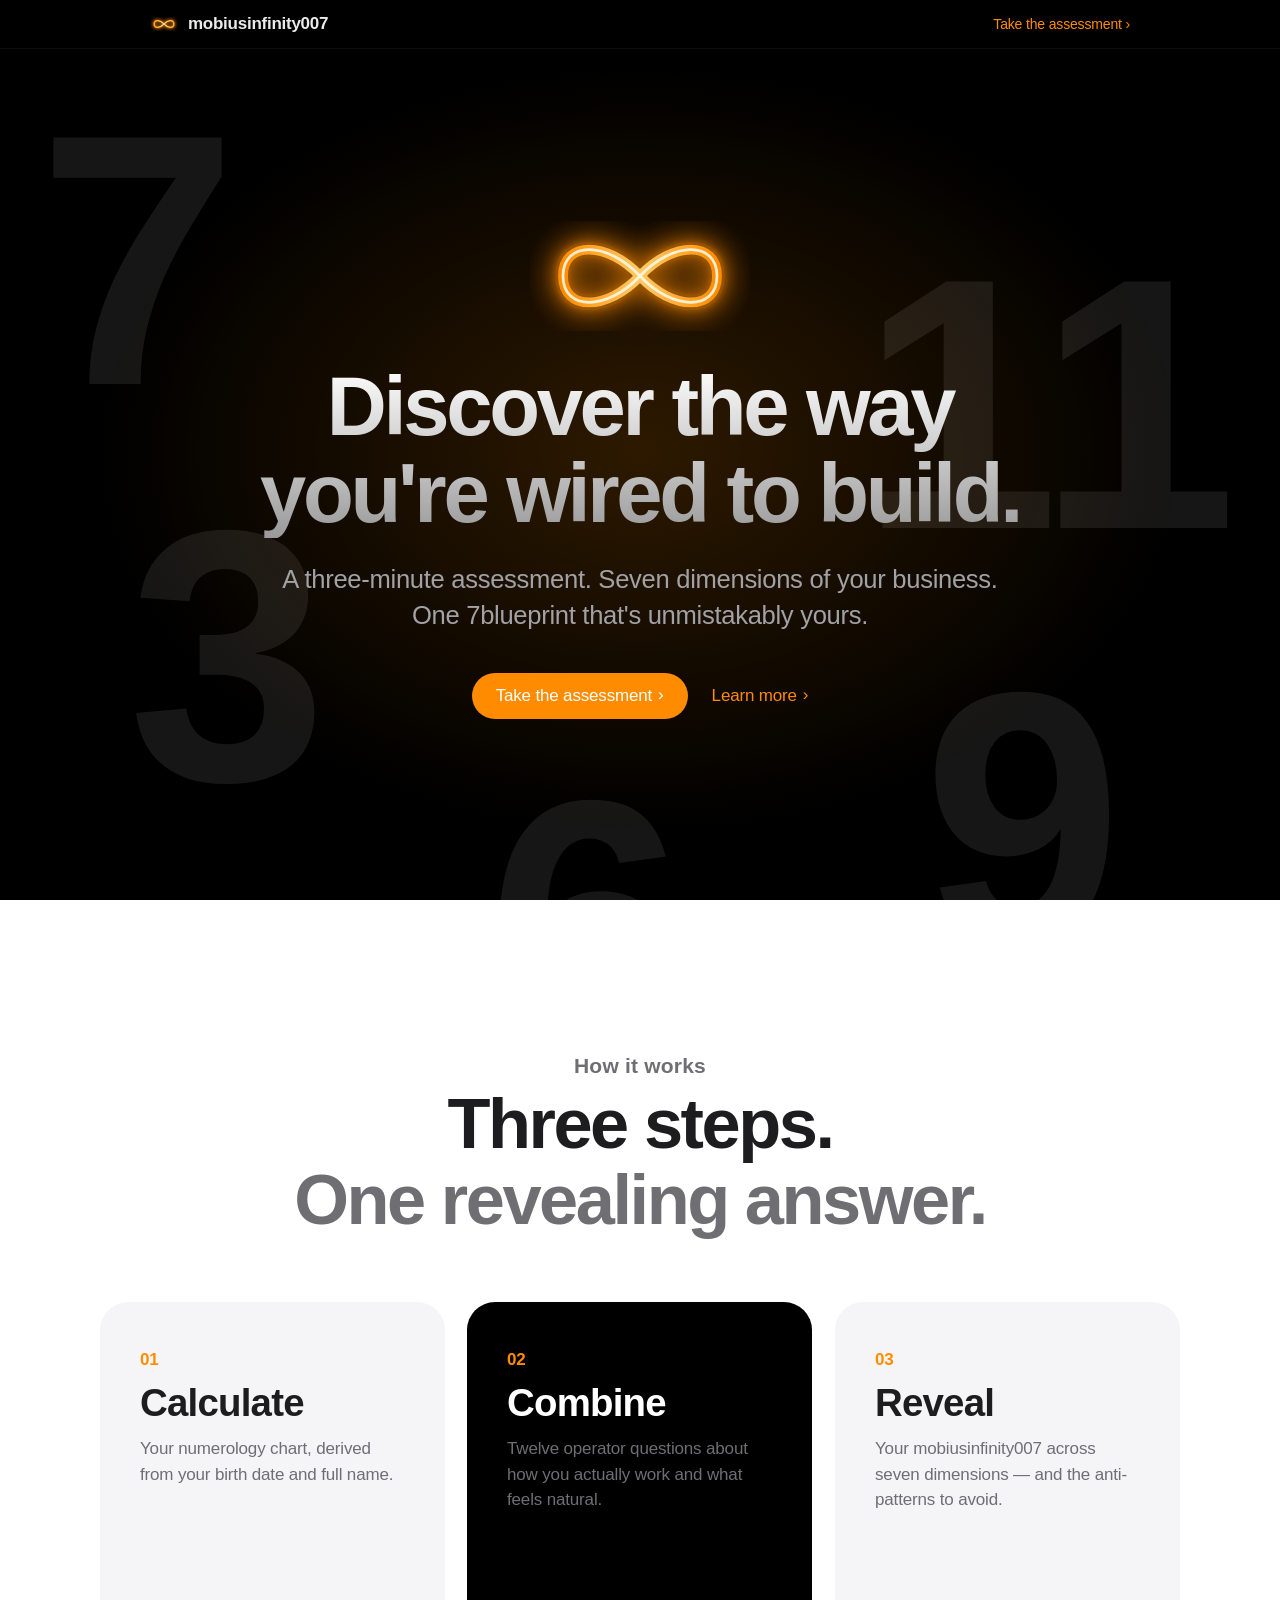
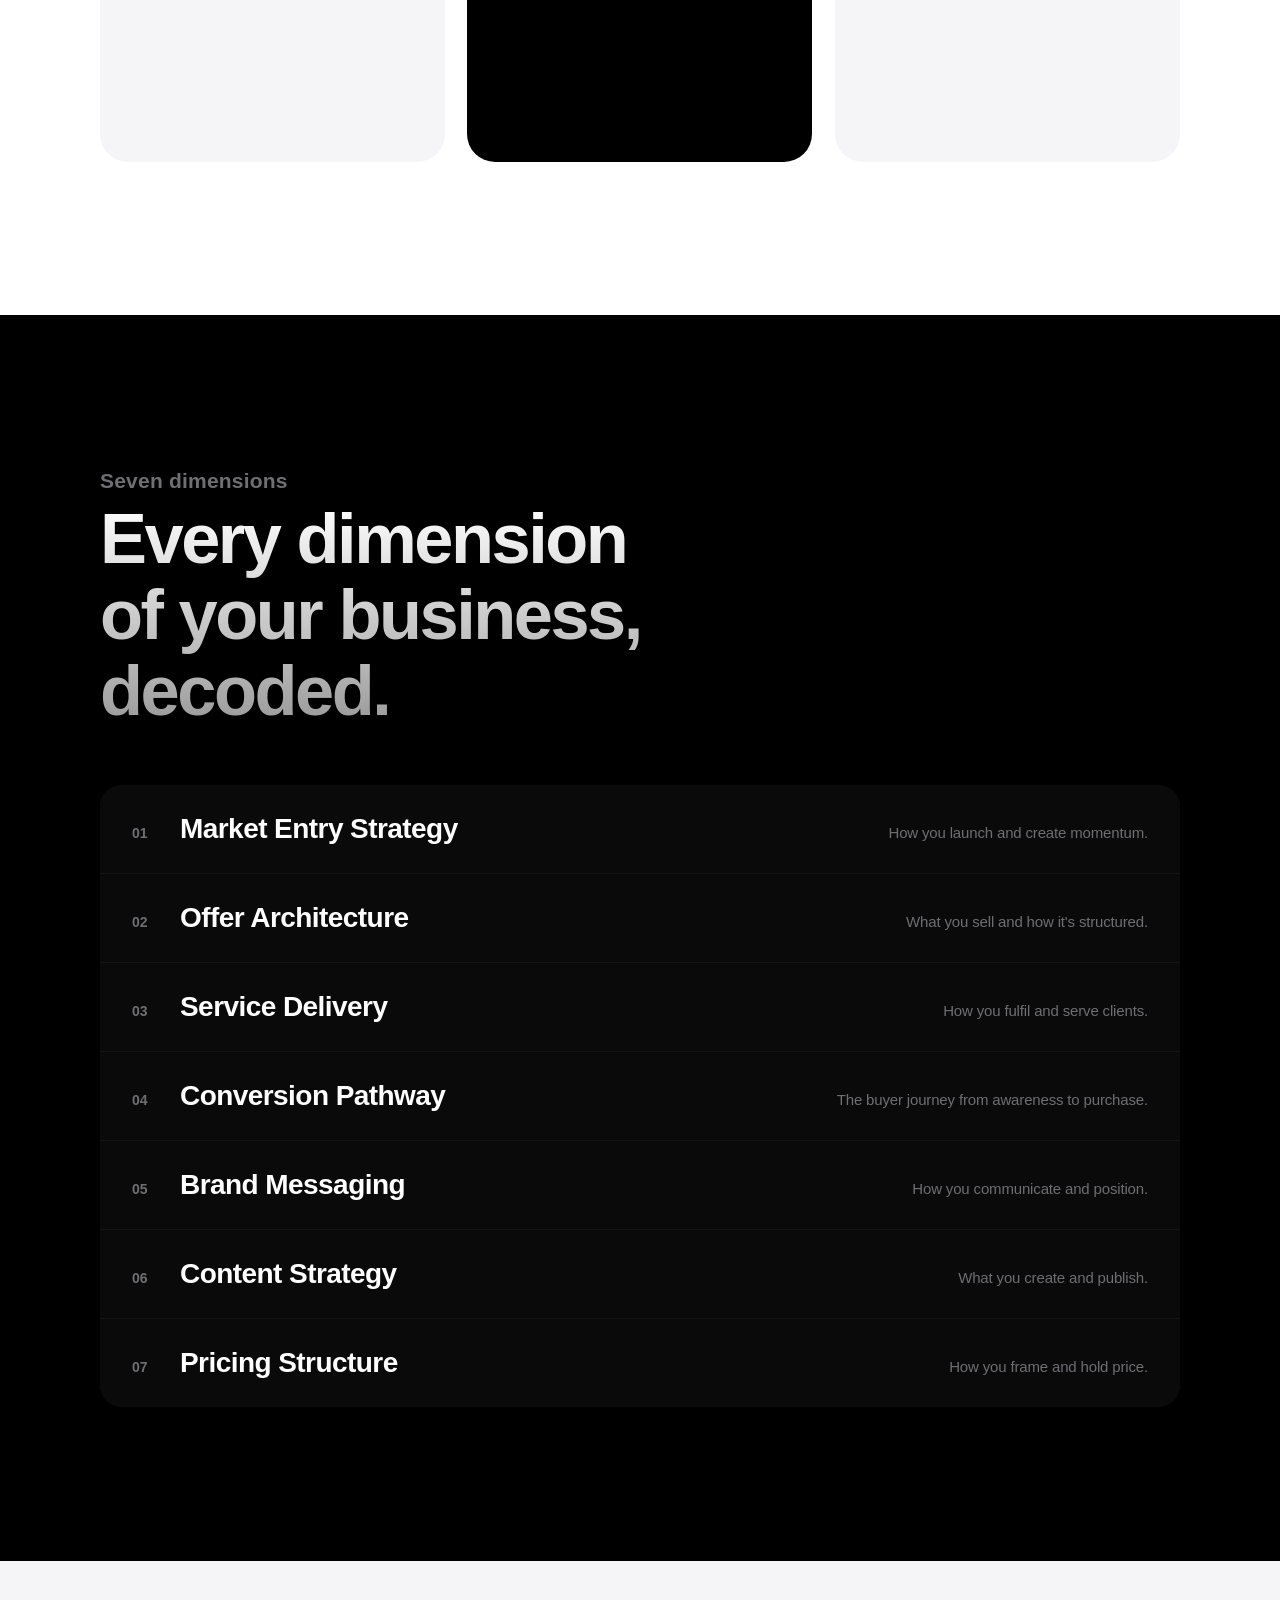
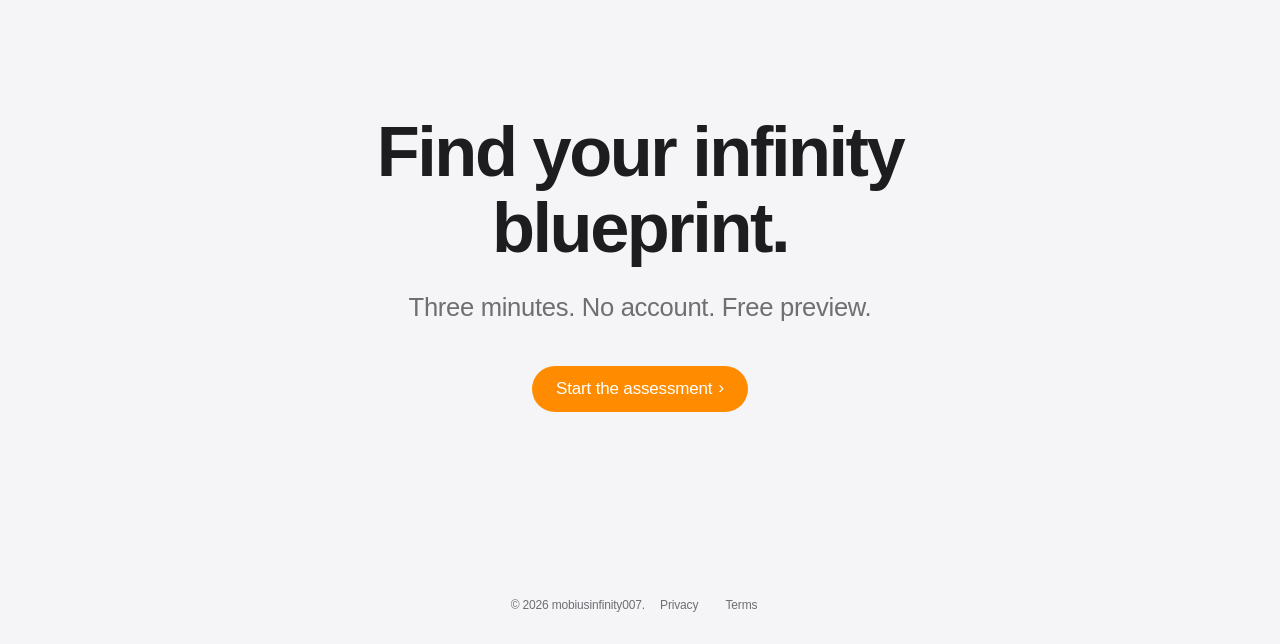
==== commit f058317d: "Tagline + final CTA copy fixes" ====
--- a/index.html
+++ b/index.html
@@ -987,7 +987,7 @@
           Discover the way<br/>you're wired to build.
         </h1>
         <p class="subheadline">
-          A three-minute assessment. Seven dimensions of your business. One mobiusinfinity007 that's unmistakably yours.
+          A three-minute assessment. Seven dimensions of your business. One 7blueprint that's unmistakably yours.
         </p>
         <div class="hero-ctas">
           <button class="btn btn-primary btn-arrow" onclick="goToScreen('dob')">Take the assessment</button>
@@ -1081,7 +1081,7 @@
     <!-- FINAL CTA -->
     <section class="section section-grey section-pad" style="text-align: center;">
       <div class="container-narrow reveal">
-        <h2 class="display">Find your mobiusinfinity007.</h2>
+        <h2 class="display">Find your infinity blueprint.</h2>
         <p class="subheadline" style="margin: 24px auto 40px; max-width: 540px;">
           Three minutes. No account. Free preview.
         </p>
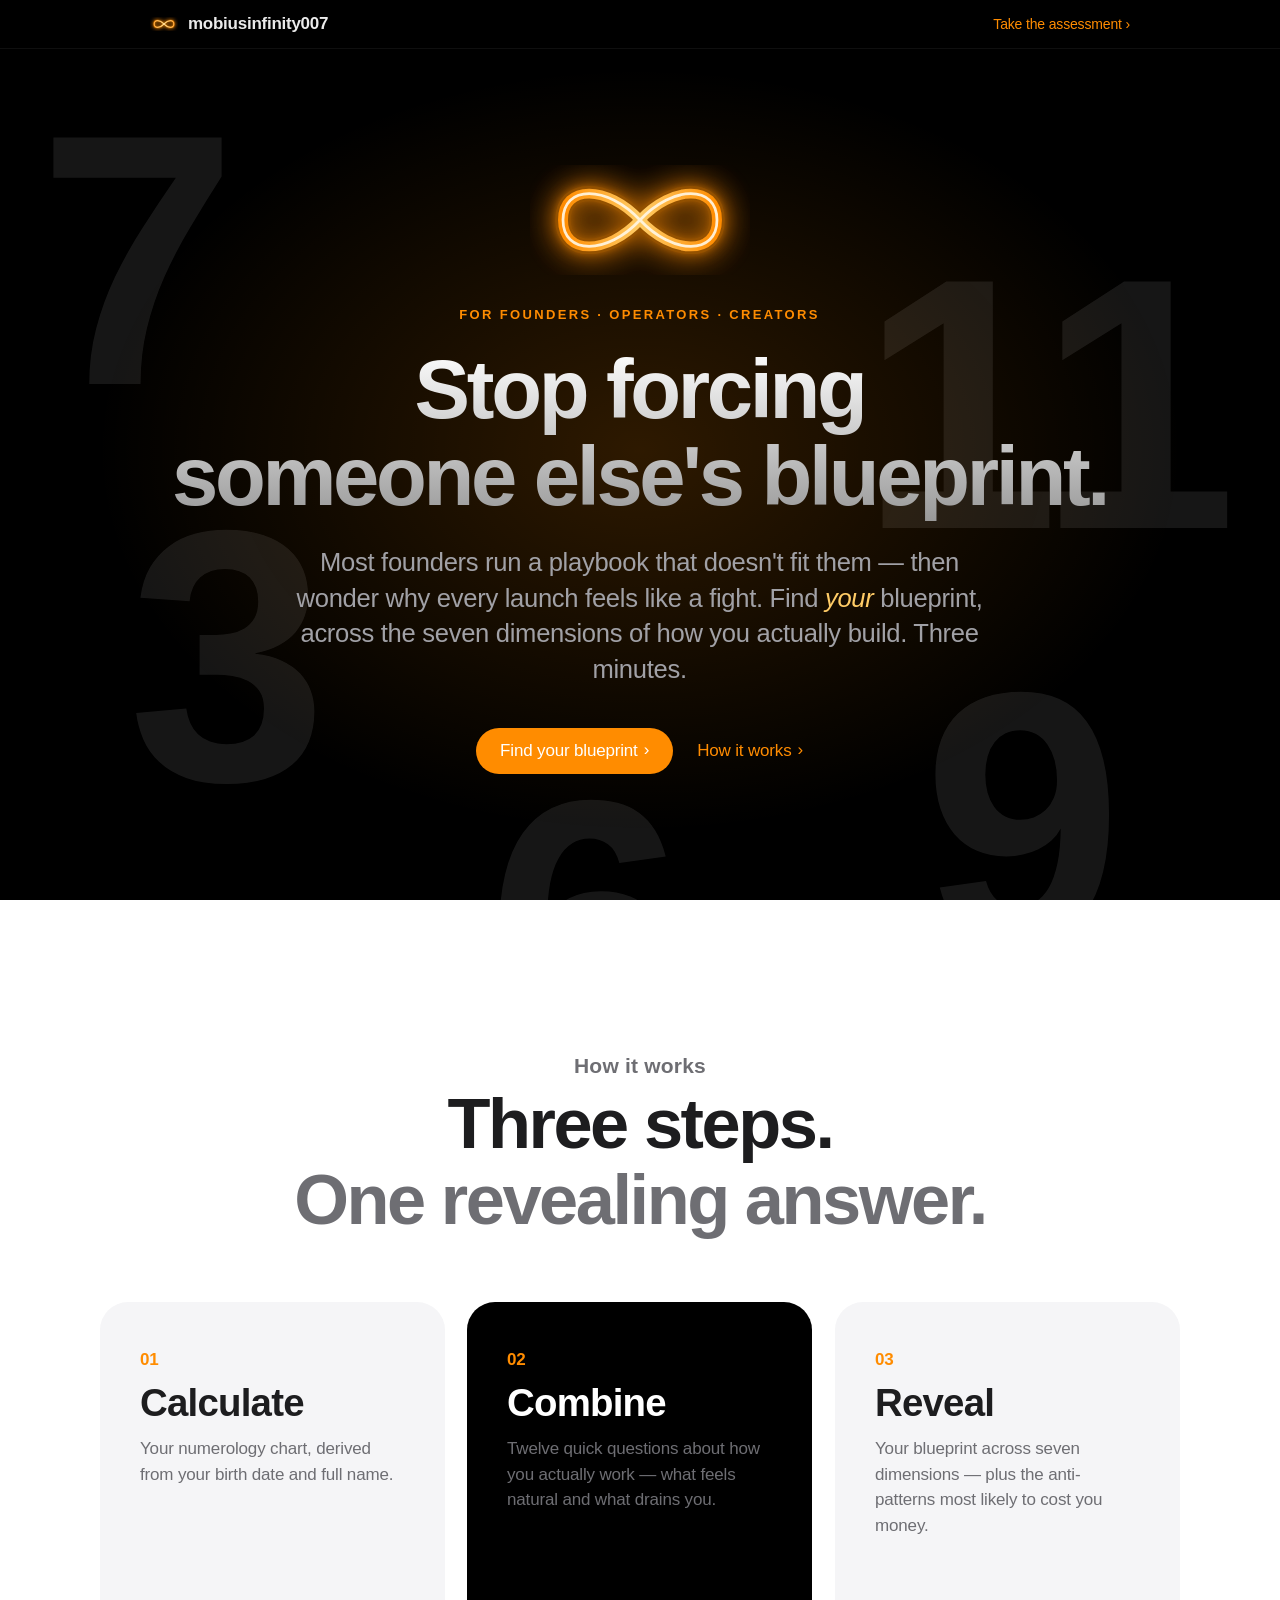
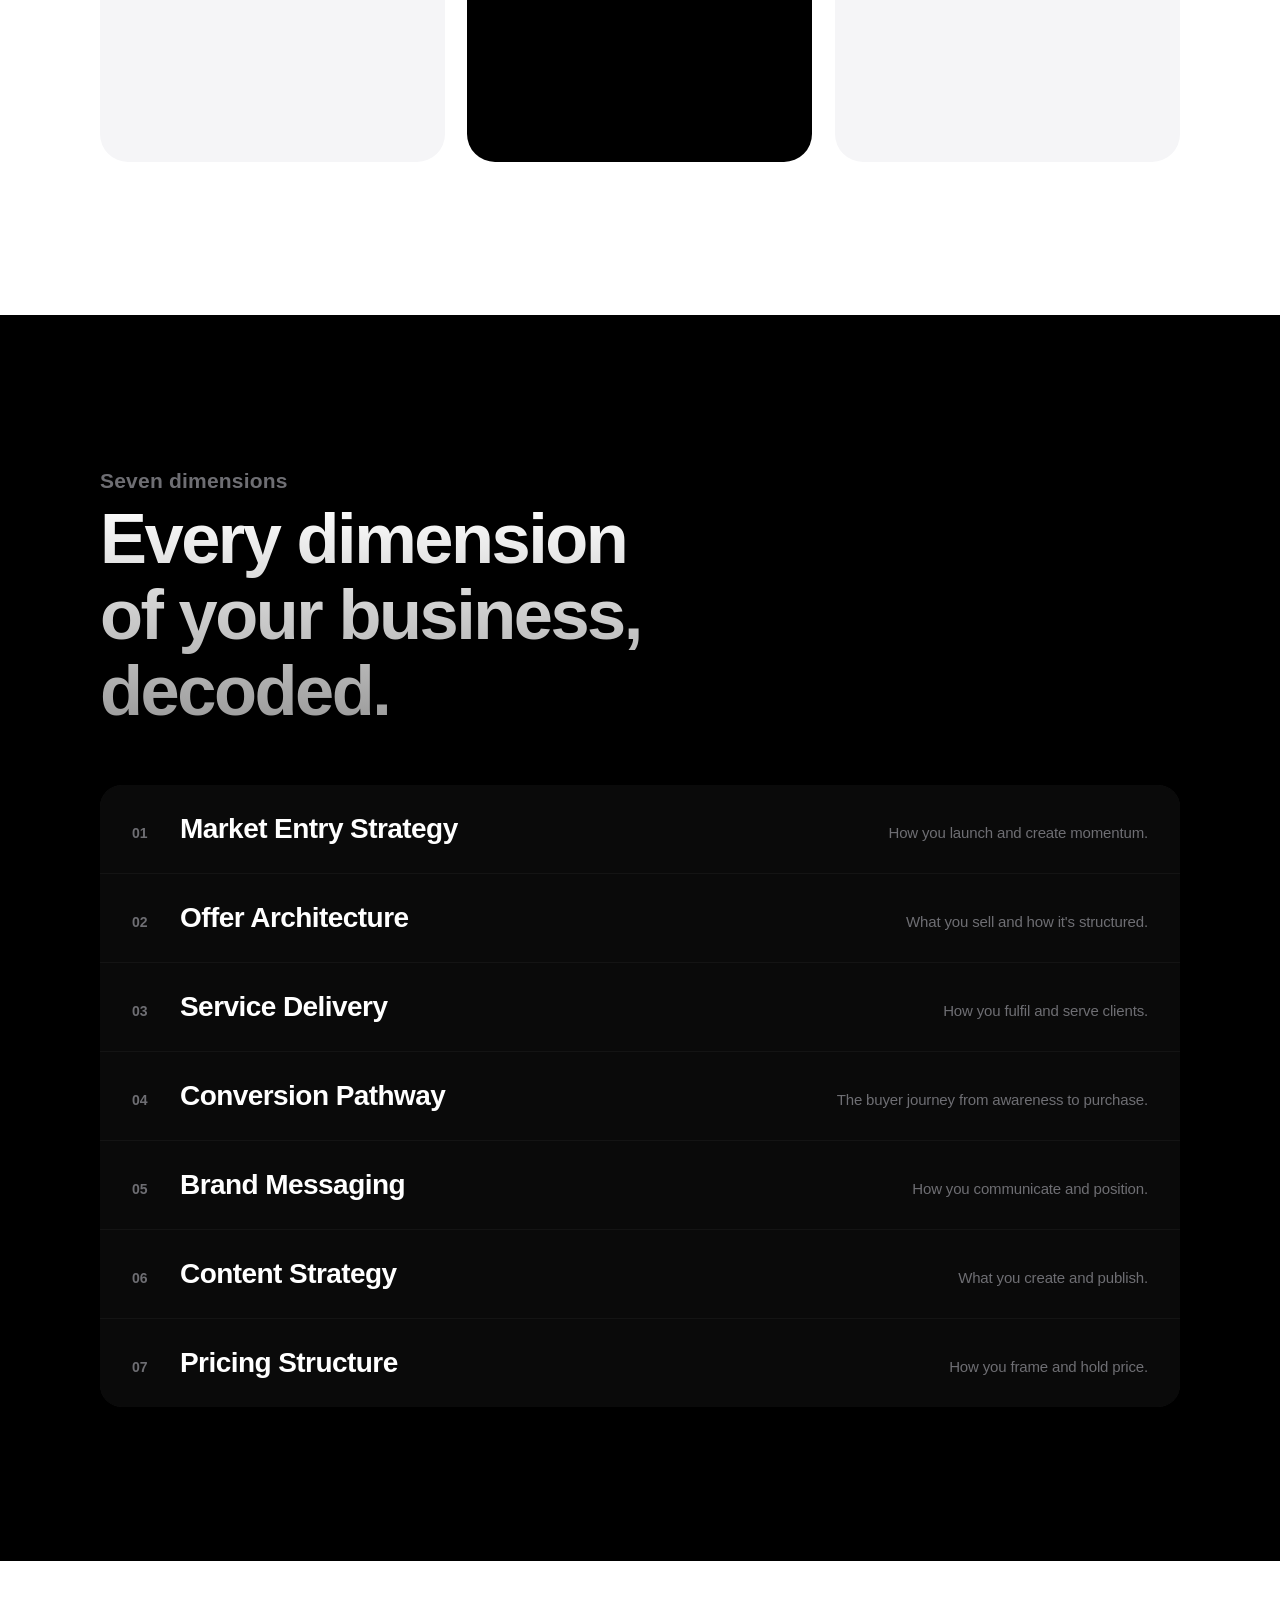
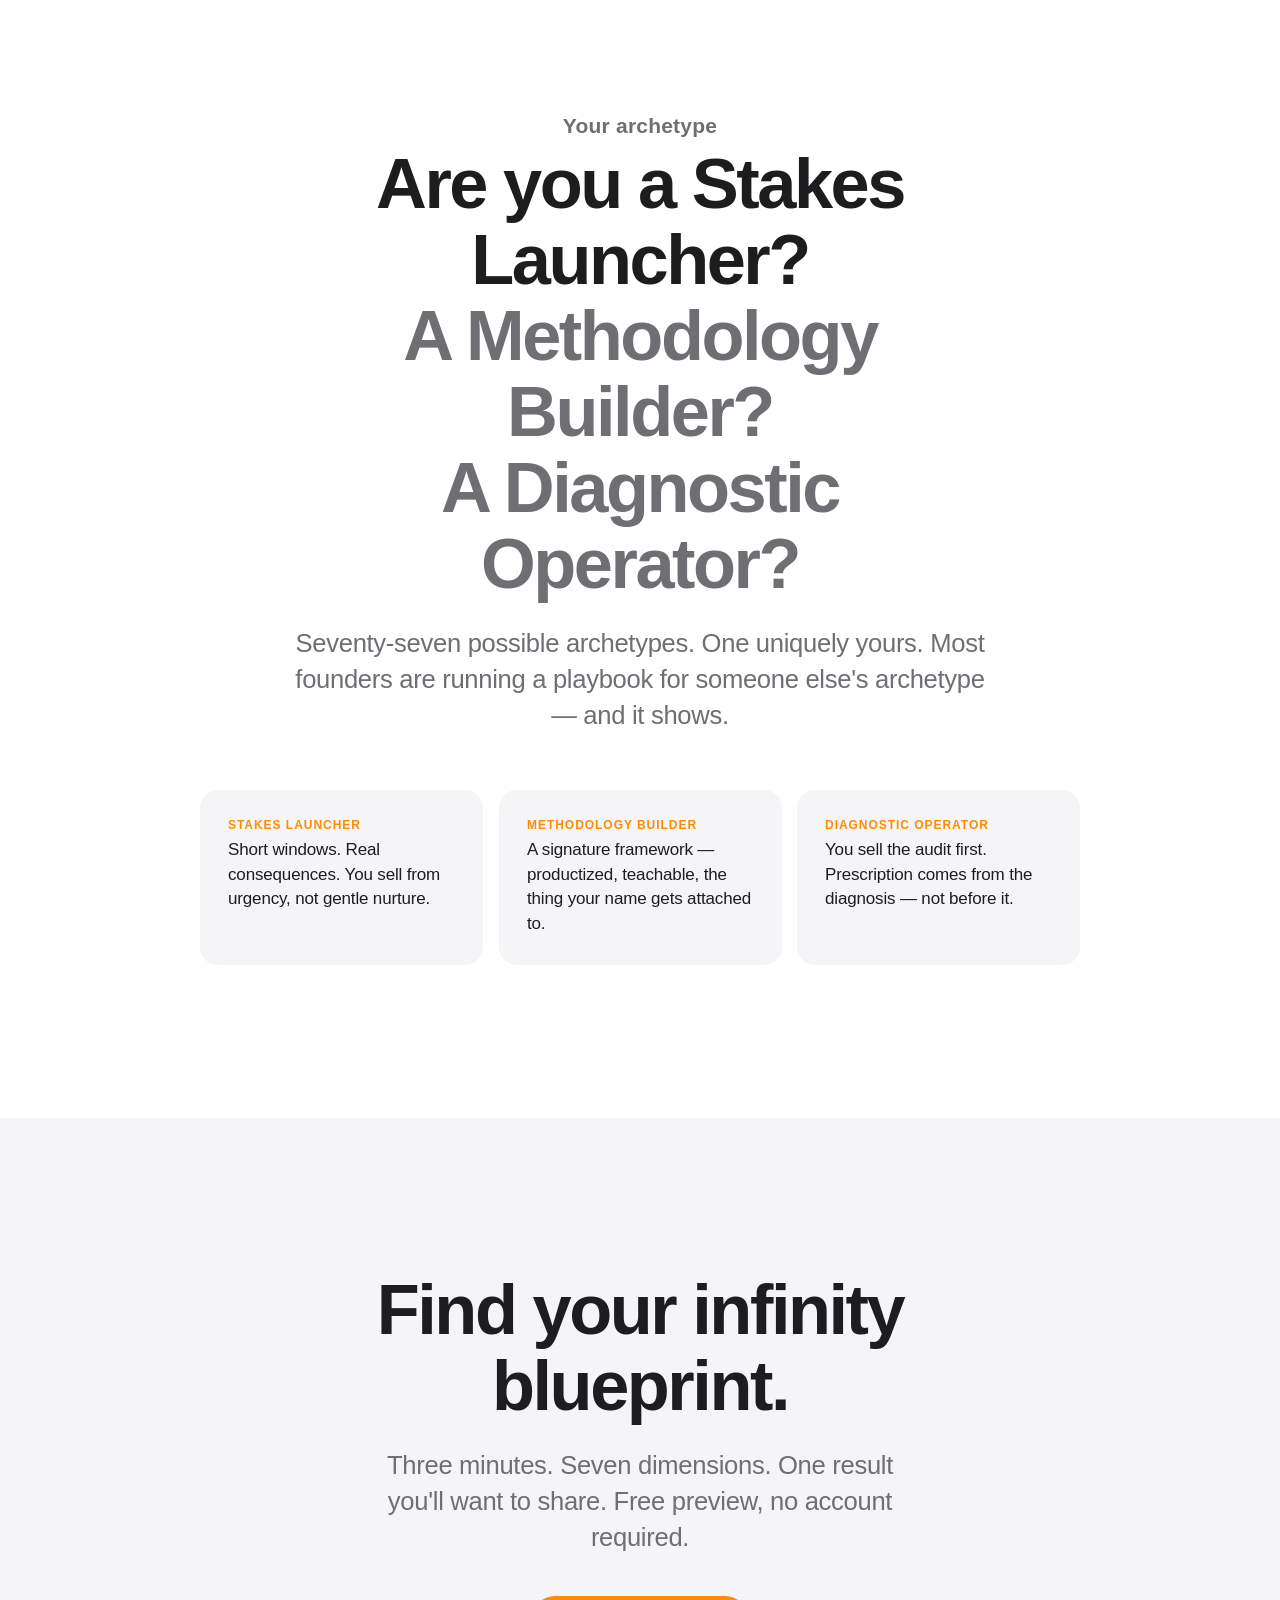
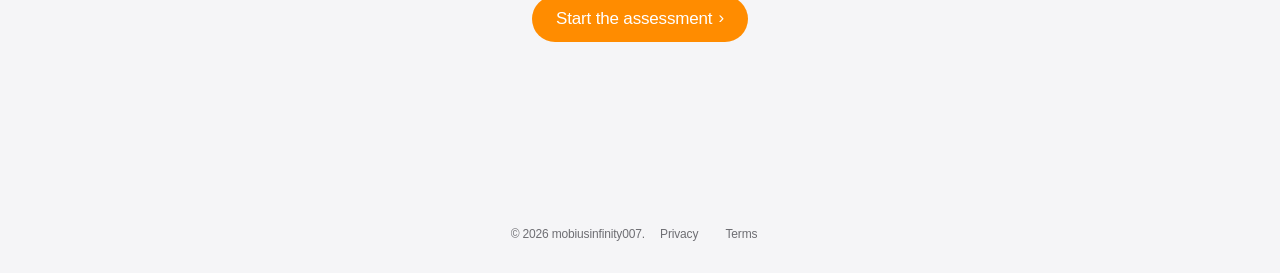
==== commit 1fb80ace: "Viral copy: pain-stated hero, archetype tease, founder targeting" ====
--- a/index.html
+++ b/index.html
@@ -983,15 +983,16 @@
       <div class="hero-glow"></div>
       <div class="hero-content">
         <span class="logo-large"><svg aria-hidden="true"><use href="#logoInfinity"/></svg></span>
+        <p style="font-size: 13px; font-weight: 600; letter-spacing: 0.18em; text-transform: uppercase; color: var(--accent); margin-bottom: 24px;">For founders · operators · creators</p>
         <h1 class="display-xl gradient-text">
-          Discover the way<br/>you're wired to build.
+          Stop forcing<br/>someone else's blueprint.
         </h1>
-        <p class="subheadline">
-          A three-minute assessment. Seven dimensions of your business. One 7blueprint that's unmistakably yours.
+        <p class="subheadline" style="margin-top: 24px;">
+          Most founders run a playbook that doesn't fit them — then wonder why every launch feels like a fight. Find <em style="font-style: italic; color: var(--accent-glow);">your</em> blueprint, across the seven dimensions of how you actually build. Three minutes.
         </p>
         <div class="hero-ctas">
-          <button class="btn btn-primary btn-arrow" onclick="goToScreen('dob')">Take the assessment</button>
-          <a href="#how" class="btn btn-secondary btn-arrow">Learn more</a>
+          <button class="btn btn-primary btn-arrow" onclick="goToScreen('dob')">Find your blueprint</button>
+          <a href="#how" class="btn btn-secondary btn-arrow">How it works</a>
         </div>
       </div>
     </section>
@@ -1016,14 +1017,14 @@
             <div>
               <div class="num">02</div>
               <h3>Combine</h3>
-              <p>Twelve operator questions about how you actually work and what feels natural.</p>
+              <p>Twelve quick questions about how you actually work — what feels natural and what drains you.</p>
             </div>
           </div>
           <div class="feature-card reveal reveal-delay-2">
             <div>
               <div class="num">03</div>
               <h3>Reveal</h3>
-              <p>Your mobiusinfinity007 across seven dimensions — and the anti-patterns to avoid.</p>
+              <p>Your blueprint across seven dimensions — plus the anti-patterns most likely to cost you money.</p>
             </div>
           </div>
         </div>
@@ -1078,12 +1079,37 @@
       </div>
     </section>
 
+    <!-- ARCHETYPE TEASE — the viral hook -->
+    <section class="section section-light section-pad">
+      <div class="container">
+        <div class="reveal" style="text-align: center; max-width: 720px; margin: 0 auto 56px;">
+          <p class="display-eyebrow">Your archetype</p>
+          <h2 class="display">Are you a Stakes Launcher?<br/><span style="color: var(--grey-1);">A Methodology Builder?<br/>A Diagnostic Operator?</span></h2>
+          <p class="subheadline" style="margin-top: 24px;">Seventy-seven possible archetypes. One uniquely yours. Most founders are running a playbook for someone else's archetype — and it shows.</p>
+        </div>
+        <div style="display: grid; grid-template-columns: repeat(auto-fit, minmax(220px, 1fr)); gap: 16px; max-width: 880px; margin: 0 auto;">
+          <div class="reveal" style="background: var(--grey-bg); border-radius: 18px; padding: 28px;">
+            <p style="font-size: 12px; font-weight: 600; letter-spacing: 0.08em; text-transform: uppercase; color: var(--accent); margin-bottom: 6px;">Stakes Launcher</p>
+            <p style="font-size: 17px; line-height: 1.45; color: var(--dark);">Short windows. Real consequences. You sell from urgency, not gentle nurture.</p>
+          </div>
+          <div class="reveal reveal-delay-1" style="background: var(--grey-bg); border-radius: 18px; padding: 28px;">
+            <p style="font-size: 12px; font-weight: 600; letter-spacing: 0.08em; text-transform: uppercase; color: var(--accent); margin-bottom: 6px;">Methodology Builder</p>
+            <p style="font-size: 17px; line-height: 1.45; color: var(--dark);">A signature framework — productized, teachable, the thing your name gets attached to.</p>
+          </div>
+          <div class="reveal reveal-delay-2" style="background: var(--grey-bg); border-radius: 18px; padding: 28px;">
+            <p style="font-size: 12px; font-weight: 600; letter-spacing: 0.08em; text-transform: uppercase; color: var(--accent); margin-bottom: 6px;">Diagnostic Operator</p>
+            <p style="font-size: 17px; line-height: 1.45; color: var(--dark);">You sell the audit first. Prescription comes from the diagnosis — not before it.</p>
+          </div>
+        </div>
+      </div>
+    </section>
+
     <!-- FINAL CTA -->
     <section class="section section-grey section-pad" style="text-align: center;">
       <div class="container-narrow reveal">
         <h2 class="display">Find your infinity blueprint.</h2>
         <p class="subheadline" style="margin: 24px auto 40px; max-width: 540px;">
-          Three minutes. No account. Free preview.
+          Three minutes. Seven dimensions. One result you'll want to share. Free preview, no account required.
         </p>
         <button class="btn btn-primary btn-arrow" onclick="goToScreen('dob')">Start the assessment</button>
       </div>
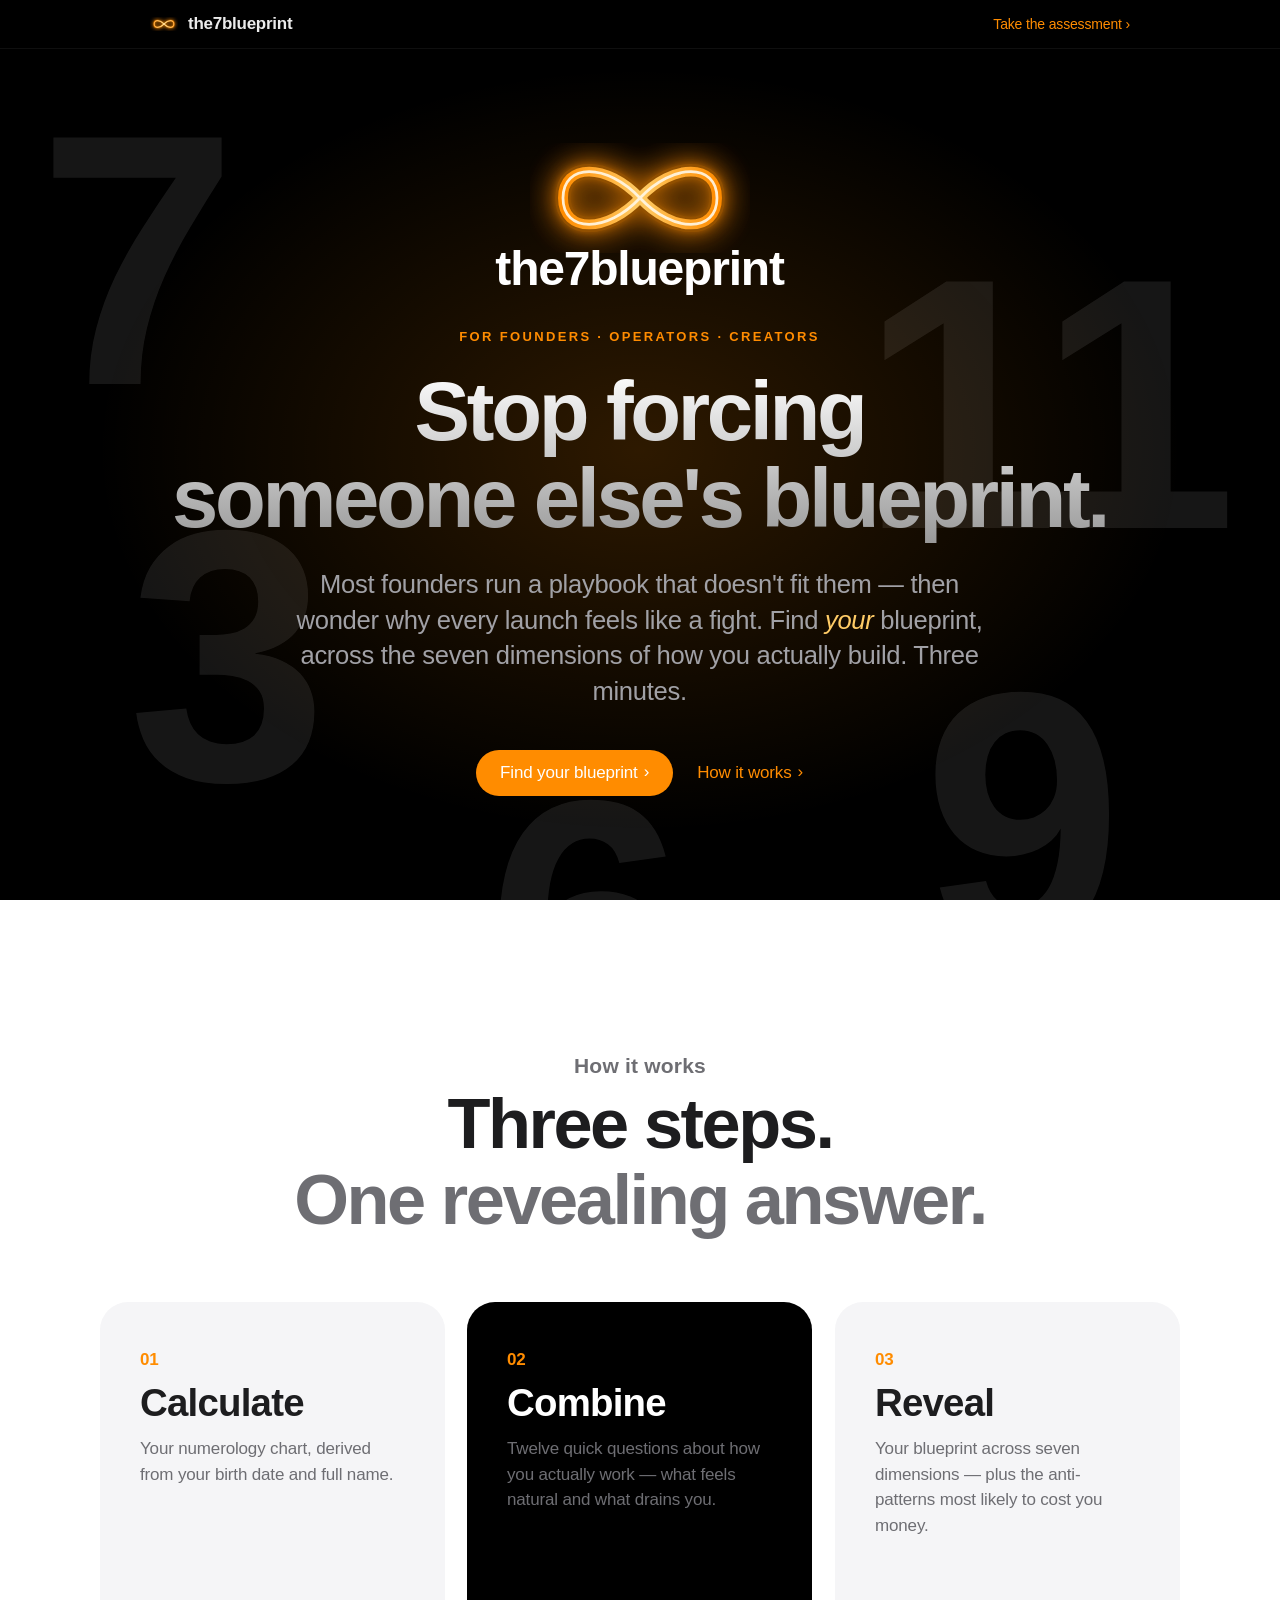
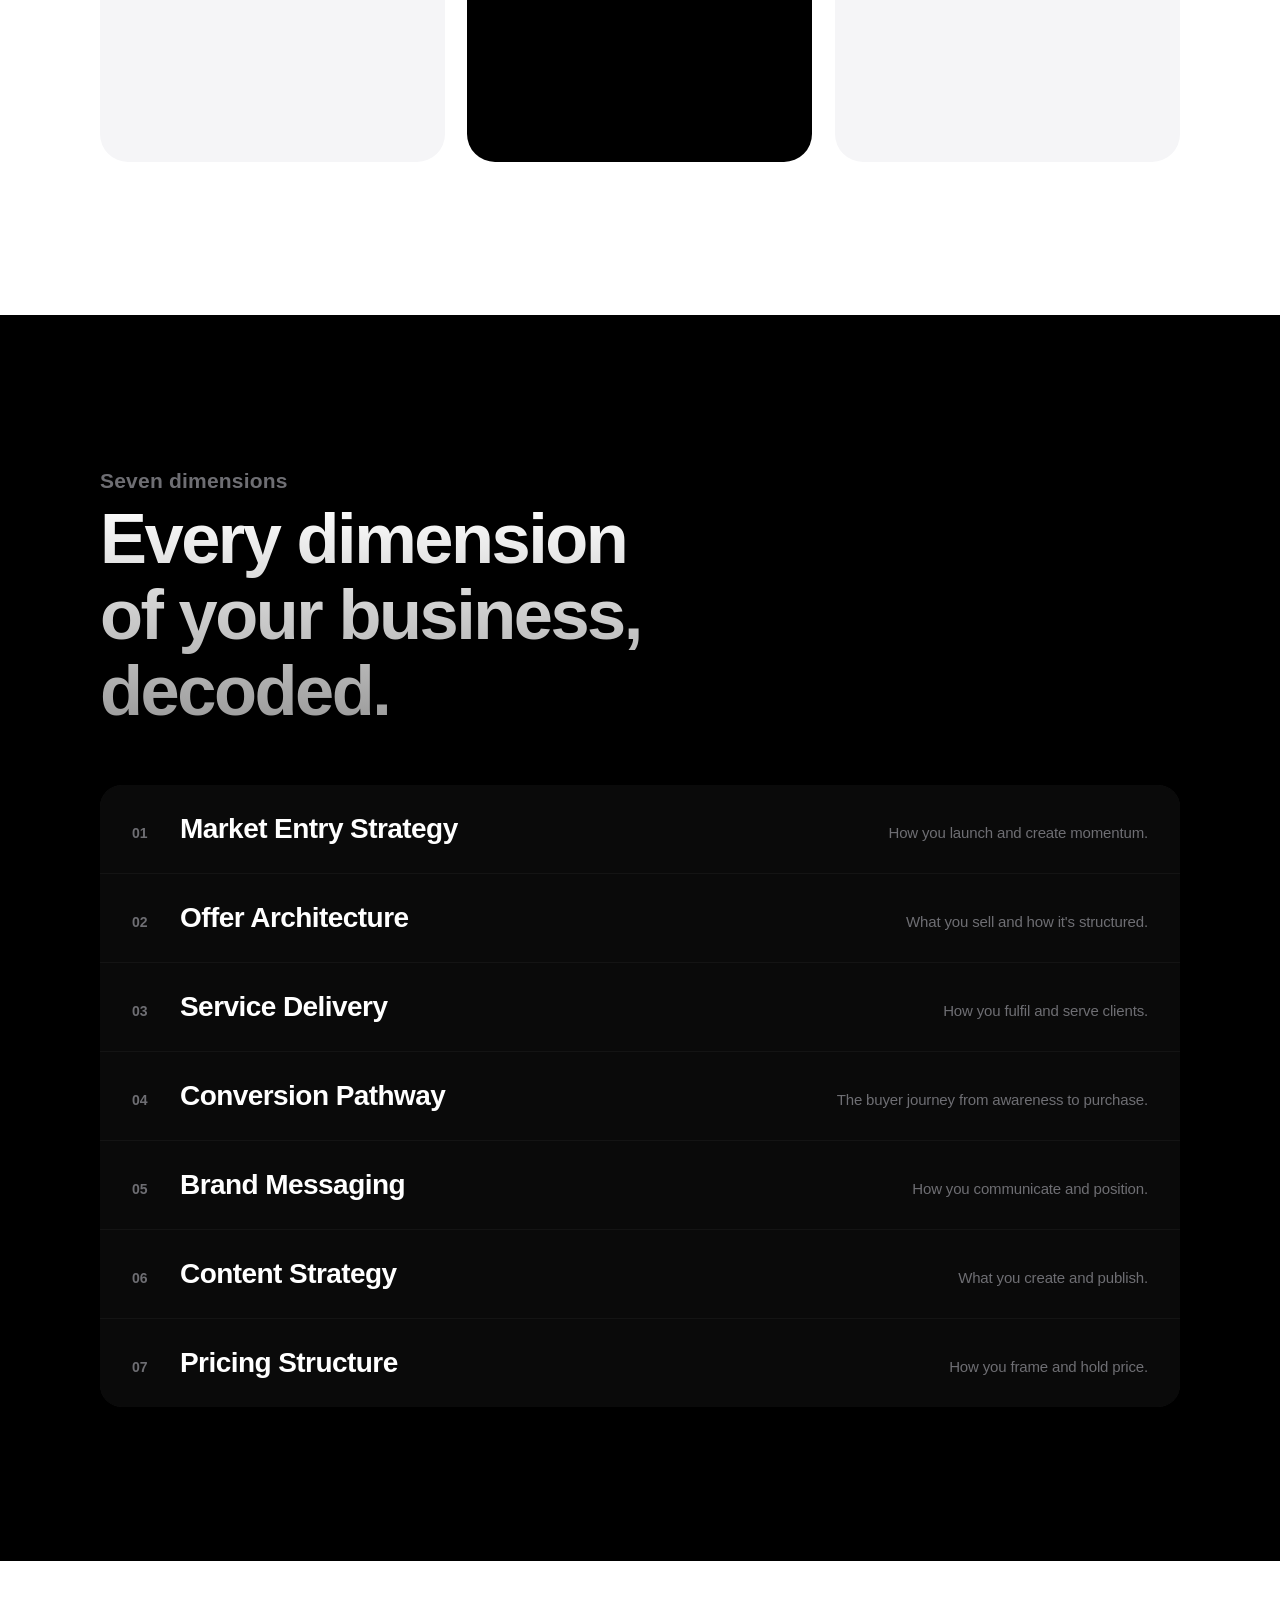
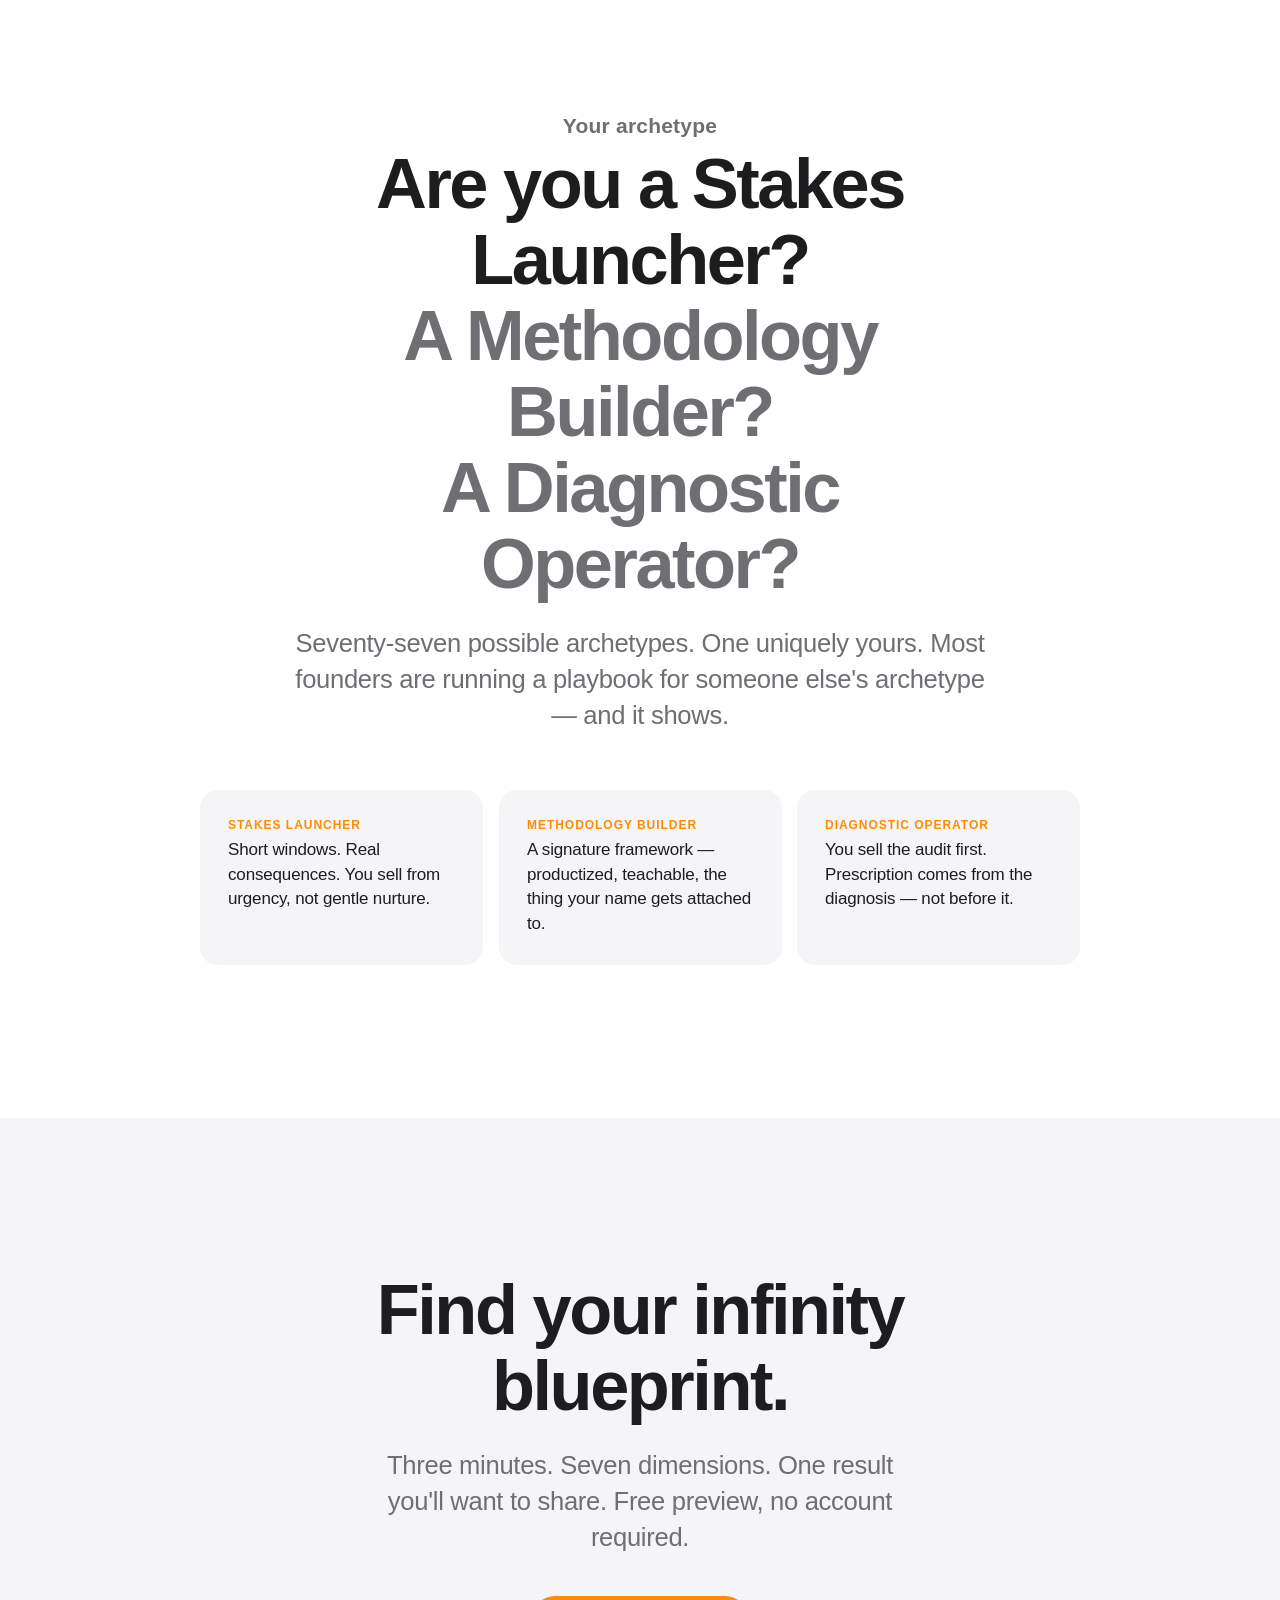
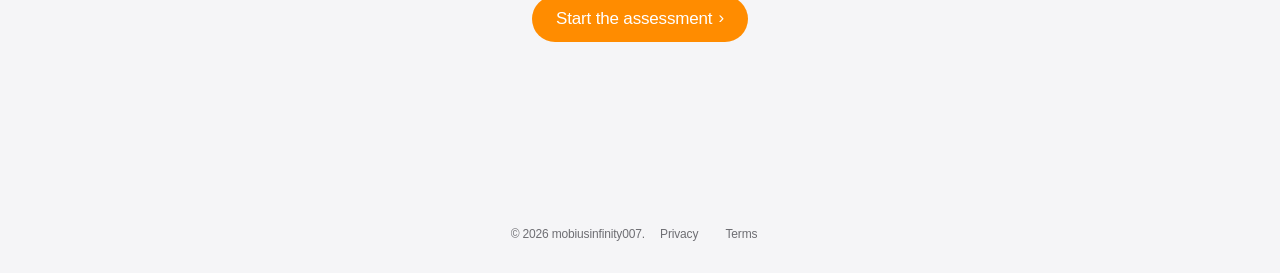
==== commit b9ed6de5: "Brand sweep to the7blueprint + hero logo lockup" ====
--- a/index.html
+++ b/index.html
@@ -4,29 +4,29 @@
   <meta charset="UTF-8" />
   <meta name="viewport" content="width=device-width, initial-scale=1.0" />
   <meta name="format-detection" content="telephone=no" />
-  <title>mobiusinfinity007 — Discover the way you're wired to build.</title>
+  <title>the7blueprint — Discover the way you're wired to build.</title>
   <meta name="description" content="A 3-minute assessment that reveals how you're wired to build, sell, and scale across seven dimensions of your business." />
   <meta name="theme-color" content="#000000" />
   <meta name="robots" content="index, follow" />
-  <meta name="author" content="mobiusinfinity007" />
+  <meta name="author" content="the7blueprint" />
 
   <!-- Canonical (replace YOURDOMAIN.com with your real domain after launch) -->
   <link rel="canonical" href="https://the7blueprint.com/" />
 
   <!-- Open Graph (Facebook / LinkedIn / iMessage / Slack) -->
-  <meta property="og:title" content="mobiusinfinity007 — Discover the way you're wired to build." />
-  <meta property="og:description" content="A 3-minute assessment. Seven dimensions of your business. One mobiusinfinity007 that's unmistakably yours." />
+  <meta property="og:title" content="the7blueprint — Discover the way you're wired to build." />
+  <meta property="og:description" content="A 3-minute assessment. Seven dimensions of your business. One blueprint that's unmistakably yours." />
   <meta property="og:type" content="website" />
   <meta property="og:url" content="https://the7blueprint.com/" />
   <meta property="og:image" content="https://the7blueprint.com/og-image.png" />
   <meta property="og:image:width" content="1200" />
   <meta property="og:image:height" content="630" />
-  <meta property="og:site_name" content="mobiusinfinity007" />
+  <meta property="og:site_name" content="the7blueprint" />
 
   <!-- Twitter card -->
   <meta name="twitter:card" content="summary_large_image" />
-  <meta name="twitter:title" content="mobiusinfinity007 — Discover the way you're wired to build." />
-  <meta name="twitter:description" content="A 3-minute assessment. Seven dimensions. One mobiusinfinity007." />
+  <meta name="twitter:title" content="the7blueprint — Discover the way you're wired to build." />
+  <meta name="twitter:description" content="A 3-minute assessment. Seven dimensions. One blueprint." />
   <meta name="twitter:image" content="https://the7blueprint.com/og-image.png" />
 
   <!-- Structured data — helps Google understand the page -->
@@ -34,7 +34,7 @@
   {
     "@context": "https://schema.org",
     "@type": "WebApplication",
-    "name": "mobiusinfinity007",
+    "name": "the7blueprint",
     "url": "https://the7blueprint.com/",
     "description": "A 3-minute business blueprint assessment combining numerology and operator self-knowledge.",
     "applicationCategory": "BusinessApplication",
@@ -700,6 +700,57 @@
       margin-bottom: 12px;
     }
     .category-block.avoid .label { color: var(--grey-1); }
+
+    /* ---------- Locked categories (free tier) ---------- */
+    /* The first category is always free. Categories 2-7 show the title and
+       alignment %, but the deep tactical/avoid blocks are blurred until
+       the user unlocks via email. */
+    .category-section.category-locked .category-grid {
+      filter: blur(10px);
+      pointer-events: none;
+      user-select: none;
+      transition: filter 0.6s ease;
+    }
+    .category-section.category-locked .category-grid::before {
+      content: "";
+      position: absolute;
+      inset: 0;
+    }
+    .category-locked-cta {
+      position: absolute;
+      bottom: 56px;
+      left: 50%;
+      transform: translateX(-50%);
+      background: var(--accent);
+      color: var(--white);
+      padding: 14px 28px;
+      border-radius: 999px;
+      font-size: 15px;
+      font-weight: 500;
+      letter-spacing: -0.01em;
+      cursor: pointer;
+      border: none;
+      font-family: inherit;
+      box-shadow: 0 8px 24px rgba(255,140,0,0.35);
+      z-index: 5;
+      display: inline-flex;
+      align-items: center;
+      gap: 8px;
+      transition: background 0.18s, transform 0.18s;
+      white-space: nowrap;
+    }
+    .category-locked-cta:hover {
+      background: var(--accent-hover);
+      transform: translateX(-50%) translateY(-1px);
+    }
+    .category-locked-cta::before {
+      content: "🔒";
+      font-size: 14px;
+    }
+    @media (max-width: 600px) {
+      .category-locked-cta { bottom: 32px; font-size: 13px; padding: 12px 22px; }
+    }
+
     .category-block p {
       font-size: 19px;
       line-height: 1.45;
@@ -755,7 +806,46 @@
       width: 100%;
       text-align: center;
       box-shadow: 0 32px 80px rgba(0,0,0,0.4);
-    }
+      position: relative;
+    }
+    .gate-close {
+      position: absolute;
+      top: 16px;
+      right: 16px;
+      width: 36px;
+      height: 36px;
+      border-radius: 50%;
+      border: none;
+      background: var(--grey-bg);
+      color: var(--grey-1);
+      font-size: 20px;
+      font-weight: 400;
+      cursor: pointer;
+      display: flex;
+      align-items: center;
+      justify-content: center;
+      line-height: 1;
+      transition: background 0.18s, color 0.18s;
+      font-family: inherit;
+    }
+    .gate-close:hover {
+      background: var(--grey-3);
+      color: var(--dark);
+    }
+    .gate-skip {
+      display: block;
+      margin-top: 18px;
+      background: none;
+      border: none;
+      color: var(--grey-1);
+      font-size: 14px;
+      cursor: pointer;
+      text-decoration: underline;
+      text-underline-offset: 3px;
+      font-family: inherit;
+      width: 100%;
+    }
+    .gate-skip:hover { color: var(--dark); }
     .gate-card h3 {
       font-size: 36px;
       font-weight: 700;
@@ -849,8 +939,24 @@
       display: block;
       width: clamp(120px, 18vw, 220px);
       height: clamp(60px, 9vw, 110px);
-      margin: 0 auto 32px;
+      margin: 0 auto 0;
       animation: logoGlow 3.2s ease-in-out infinite;
+    }
+    .hero-brand-lockup {
+      display: flex;
+      flex-direction: column;
+      align-items: center;
+      margin-bottom: 36px;
+    }
+    .hero-wordmark {
+      display: block;
+      font-family: -apple-system, BlinkMacSystemFont, "SF Pro Display", "SF Pro Text", "Helvetica Neue", Helvetica, Arial, sans-serif;
+      font-size: clamp(28px, 4vw, 48px);
+      font-weight: 700;
+      letter-spacing: -0.025em;
+      color: var(--white);
+      margin-top: -8px; /* tucks the wordmark up into the orange glow */
+      line-height: 1;
     }
     .logo-medium {
       display: block;
@@ -959,7 +1065,7 @@
     <div class="nav-inner">
       <a href="#" class="nav-brand" onclick="goToScreen('landing'); return false;">
         <span class="logo"><svg aria-hidden="true"><use href="#logoInfinity"/></svg></span>
-        <span class="nav-brand-text">mobiusinfinity007</span>
+        <span class="nav-brand-text">the7blueprint</span>
       </a>
       <a href="#" class="nav-cta" onclick="goToScreen('dob'); return false;">Take the assessment ›</a>
     </div>
@@ -982,7 +1088,10 @@
       </div>
       <div class="hero-glow"></div>
       <div class="hero-content">
-        <span class="logo-large"><svg aria-hidden="true"><use href="#logoInfinity"/></svg></span>
+        <div class="hero-brand-lockup">
+          <span class="logo-large"><svg aria-hidden="true"><use href="#logoInfinity"/></svg></span>
+          <span class="hero-wordmark">the7blueprint</span>
+        </div>
         <p style="font-size: 13px; font-weight: 600; letter-spacing: 0.18em; text-transform: uppercase; color: var(--accent); margin-bottom: 24px;">For founders · operators · creators</p>
         <h1 class="display-xl gradient-text">
           Stop forcing<br/>someone else's blueprint.
@@ -1130,7 +1239,7 @@
         <div class="form-progress"><div class="form-progress-fill" style="width: 25%"></div></div>
         <p class="form-step-label">Step 1 of 3</p>
         <h1 class="headline" style="margin-bottom: 12px;">When were you born?</h1>
-        <p class="body" style="margin-bottom: 40px;">We use this to calculate your mobiusinfinity007. Stored only in your browser.</p>
+        <p class="body" style="margin-bottom: 40px;">We use this to calculate your blueprint. Stored only in your browser.</p>
 
         <div class="form-grid-3">
           <div>
@@ -1166,7 +1275,7 @@
         <div class="form-progress"><div class="form-progress-fill" style="width: 50%"></div></div>
         <p class="form-step-label">Step 2 of 3</p>
         <h1 class="headline" style="margin-bottom: 12px;">What's your full name?</h1>
-        <p class="body" style="margin-bottom: 40px;">Use the name you were given at birth. This shapes your mobiusinfinity007.</p>
+        <p class="body" style="margin-bottom: 40px;">Use the name you were given at birth. This shapes your communication blueprint.</p>
 
         <label for="name-input" class="sr-only">Full name</label>
         <input id="name-input" type="text" class="form-input" placeholder="e.g. Sarah Jane Smith" autocomplete="name" />
@@ -1195,7 +1304,7 @@
 
         <div class="quiz-sticky-actions">
           <button class="form-back" onclick="goToScreen('name')">‹ Back</button>
-          <button id="quiz-submit" class="btn btn-primary btn-arrow" disabled onclick="submitQuiz()">See my mobiusinfinity007</button>
+          <button id="quiz-submit" class="btn btn-primary btn-arrow" disabled onclick="submitQuiz()">See my blueprint</button>
         </div>
       </div>
     </main>
@@ -1207,7 +1316,7 @@
   <div id="screen-loading" class="screen" aria-hidden="true">
     <main class="loader-section">
       <span class="logo-medium" style="margin-bottom: 32px;"><svg aria-hidden="true"><use href="#logoInfinity"/></svg></span>
-      <h1 class="display gradient-text" style="font-size: clamp(36px, 5vw, 56px); margin-bottom: 12px;">Drawing your mobiusinfinity007</h1>
+      <h1 class="display gradient-text" style="font-size: clamp(36px, 5vw, 56px); margin-bottom: 12px;">Drawing your blueprint</h1>
       <p class="subheadline" id="loading-msg" style="color: var(--grey-2);">Reading the numbers</p>
     </main>
   </div>
@@ -1223,7 +1332,7 @@
       <div class="hero-glow"></div>
       <div class="hero-content">
         <span class="logo-medium"><svg aria-hidden="true"><use href="#logoInfinity"/></svg></span>
-        <p class="display-eyebrow" style="color: var(--accent);">Your mobiusinfinity007</p>
+        <p class="display-eyebrow" style="color: var(--accent);">Your Blueprint</p>
         <h1 class="display-xl gradient-text">
           Hi <span id="result-firstname">there</span>.
         </h1>
@@ -1245,16 +1354,16 @@
     <section class="upsell-section" id="upsell-section">
       <p class="upsell-eyebrow">Premium</p>
       <h2 class="upsell-headline">The Implementation Pack</h2>
-      <p class="upsell-price"><span class="strike">$57</span>$27</p>
+      <p class="upsell-price"><span class="strike">$97</span>$47</p>
 
       <ul class="upsell-list">
         <li><span class="check">✓</span> Full 30-page interpretation report (designed PDF)</li>
-        <li><span class="check">✓</span> 90-day action plan tailored to your mobiusinfinity007</li>
+        <li><span class="check">✓</span> 90-day action plan tailored to your blueprint</li>
         <li><span class="check">✓</span> The 5 anti-patterns most likely to cost you money</li>
         <li><span class="check">✓</span> Weekly tactical email for 30 days</li>
       </ul>
 
-      <a id="stripe-link" href="#" target="_blank" rel="noopener" class="btn btn-on-dark btn-arrow">Get the Implementation Pack — $27</a>
+      <a id="stripe-link" href="#" target="_blank" rel="noopener" class="btn btn-on-dark btn-arrow">Get the Implementation Pack — $47</a>
       <p style="font-size: 12px; color: var(--grey-1); margin-top: 16px;">Secure checkout via Stripe</p>
 
       <button onclick="restart()" style="display: block; margin: 56px auto 0; background: none; border: none; color: var(--grey-1); font-family: inherit; font-size: 14px; cursor: pointer;">Take the assessment again</button>
@@ -1268,12 +1377,14 @@
        ====================================================================== -->
   <div class="gate-overlay" id="gate-overlay" role="dialog" aria-modal="true" aria-labelledby="gate-heading">
     <div class="gate-card">
-      <h3 id="gate-heading">Want your full mobiusinfinity007?</h3>
+      <button class="gate-close" onclick="dismissGate()" aria-label="Close">×</button>
+      <h3 id="gate-heading">Want your full blueprint?</h3>
       <p>Unlock all seven dimensions with detailed tactics and anti-patterns. Free.</p>
       <label for="email-input" class="sr-only">Email address</label>
       <input id="email-input" type="email" class="form-input" placeholder="your@email.com" />
-      <button class="btn btn-primary" onclick="unlockResults()">Unlock my full mobiusinfinity007</button>
+      <button class="btn btn-primary" onclick="unlockResults()">Unlock my full blueprint</button>
       <p class="fineprint">We email you the report and occasional tips. Unsubscribe anytime.</p>
+      <button class="gate-skip" onclick="dismissGate()">Maybe later — show me the summary</button>
     </div>
   </div>
 
